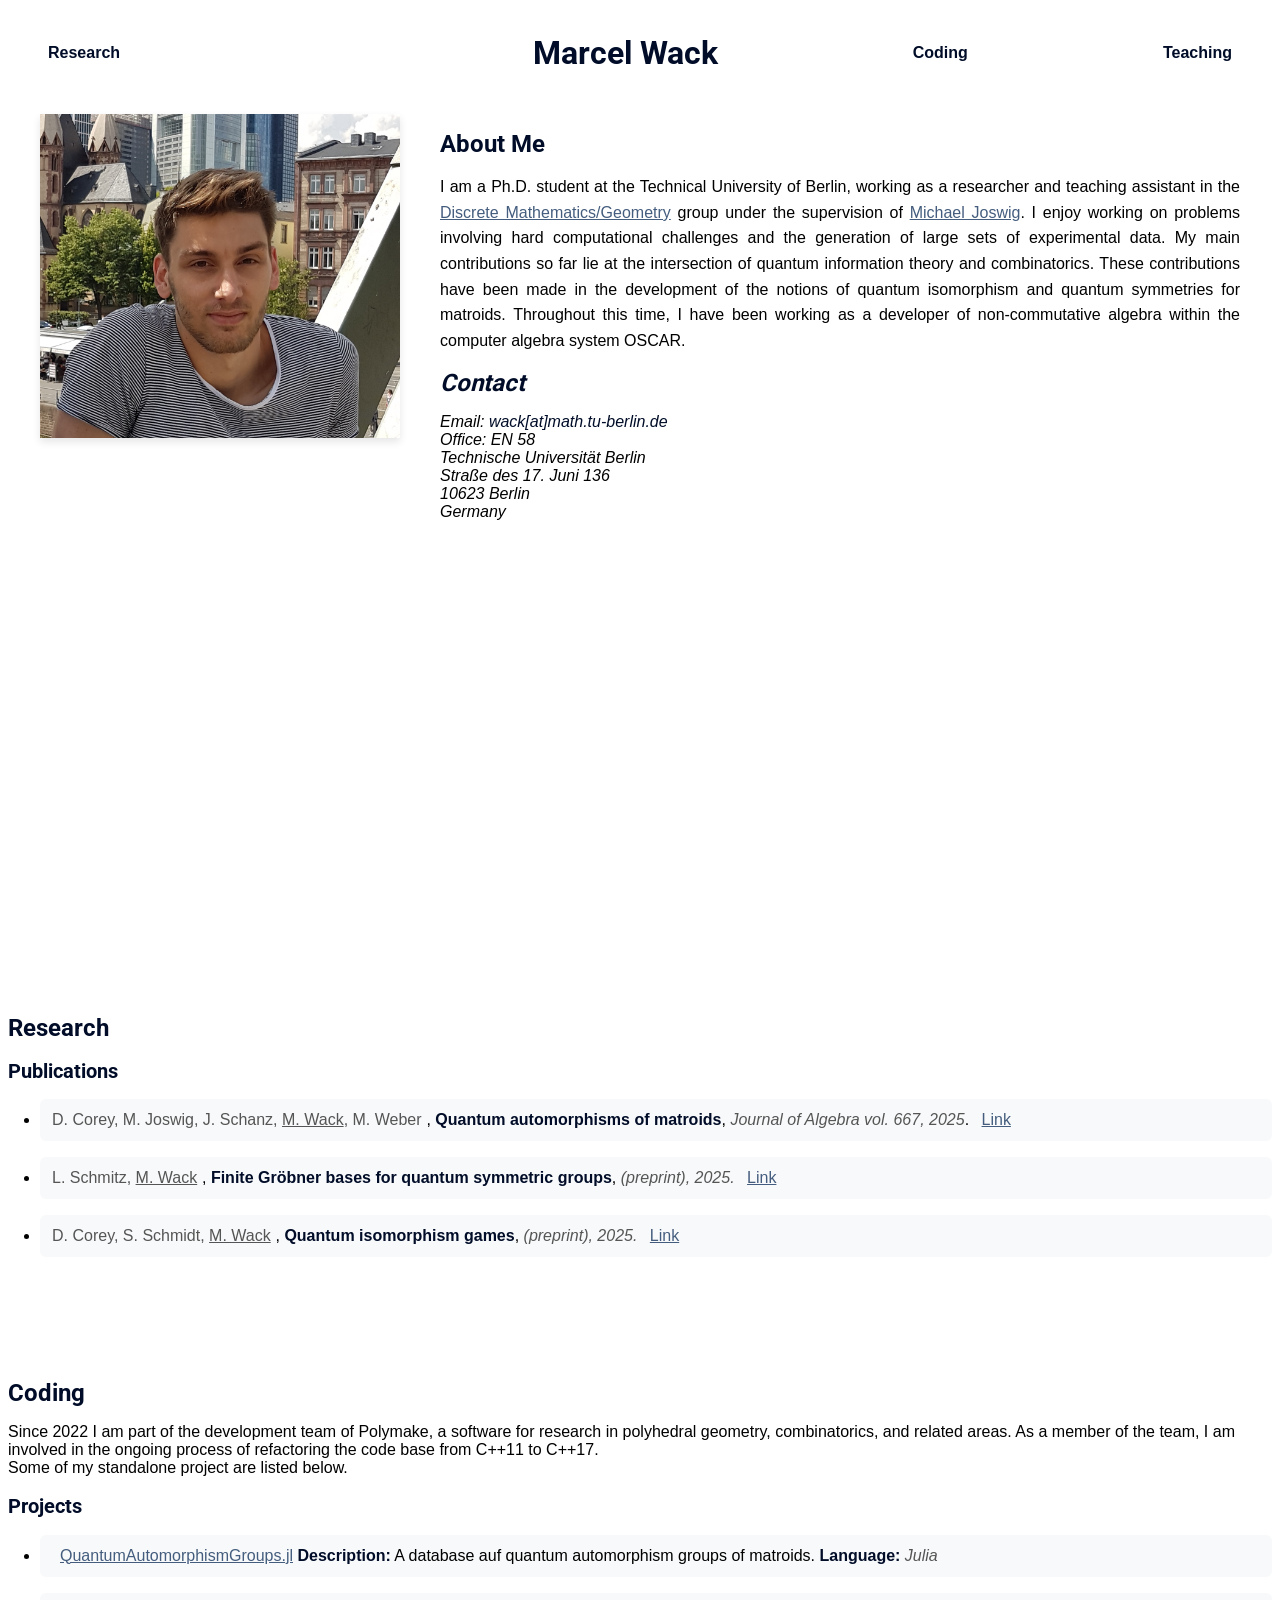
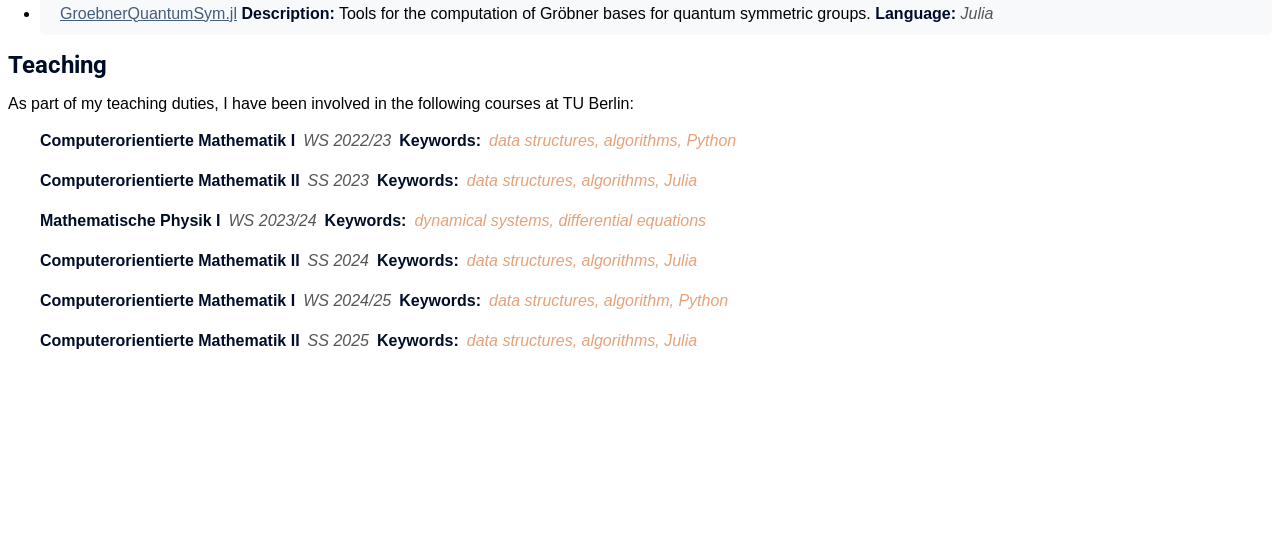
==== index.html @ c6fc33f8 "renamed main" ====
<html lang="en">
<head>
	<meta charset="UTF-8">
	<meta name="viewport" content="width=device-width, initial-scale=1.0">
  <link rel="stylesheet" href="main.css" />
	<title>Marcel Wack</title>
  <!--<script src="bg_animation.js" defer></script>-->
</head>
<body>
<header>
  <nav class="primary_nav fixed-top">
    <input type="checkbox" id="nav_toggle" class="nav_toggle_checkbox" />
    <label for="nav_toggle" class="nav_toggle" aria-label="Toggle navigation">&#9776;</label>
    <ul class="nav_list">
      <li class="nav_item" href="#research"><a class="nav_item_1" href="#research">Research</a></li>
      <li class="nav_item" style="visibility:hidden;"><a class="nav_item_1" href="#cv">CV</a></li>
      <li class="nav_item "><a class="nav_item_2" href="#top">Marcel Wack</a></li>
      <li class="nav_item"><a class="nav_item_1" href="#coding">Coding</a></li>
      <li class="nav_item"><a class="nav_item_1" href="#teaching">Teaching</a></li>
		</ul>
	</nav>
</header>
<section class="landing" id="home">
  <div class="bio">
    <picture class="headshot">
      <img 
        src="./public/pics/Website_Picture_smaller.png" 
        alt="Picture of Marcel Wack"
        id="pic"
        />
    <div class="socials" style="visibility:hidden;">
      <a class="linkedin" rel="me" href="#top">
        <img src="./public/logos/linkedin.png" alt="LinkedIn Logo"></img>
      </a>
      <a class="github" rel="me" href="#top">
        <img src="./public/logos/github_alt.png" alt="GitHub Logo" ></img>
      </a>
    </div>
    </picture>
    <div class="bio_text">
      <h1>About Me</h1>
      <p>
      I am a Ph.D. student at the Technical University of Berlin, working as a
      researcher and teaching assistant in the
      <a
        href="https://www.math.tu-berlin.de/fachgebiete_ag_diskalg/fg_diskrete_mathematik_geometrie/v_menue/diskrete_mathematik_geometrie/"
      >
        Discrete Mathematics/Geometry</a
      >
      group under the supervision of
      <a href="https://page.math.tu-berlin.de/~joswig/">Michael Joswig</a>. 
I enjoy working on problems involving hard computational challenges and the generation of large sets of experimental
data.
My main contributions so far lie at the intersection of quantum information theory and combinatorics. These contributions have been made in the development of the notions of quantum isomorphism and quantum symmetries for matroids.
      Throughout this time, I have been working as a developer of non-commutative algebra within the computer algebra system OSCAR.
      </p>
      <address>
      <h1>Contact</h1>
      Email: <a href="mailto:wack[at]math.tu-berlin.de">wack[at]math.tu-berlin.de</a> <br />
      Office: <span>EN 58</span> <br />
      Technische Universität Berlin <br />
      Straße des 17. Juni 136 <br />
      10623 Berlin <br />
      Germany
      </address>
    </div>
  </div>
  <!--<canvas id="bg_animation"></canvas>-->
</section>
<section id="research">
  <h1>Research</h1>
  <h2>Publications</h2>
  <ul class="publication_list">
    <li class="publication_item">
      <span class="publication_author">D. Corey, M. Joswig, J. Schanz, <u>M. Wack</u>, M. Weber</span>,
      <strong>Quantum automorphisms of matroids</strong>, <em>Journal of Algebra vol. 667, 2025</em>.
      <a href="https://doi.org/10.1016/j.jalgebra.2024.11.036" target="_blank">Link</a>
    </li>
    <li class="publication_item">
      <span class="publication_author">L. Schmitz, <u>M. Wack</u></span>,
      <strong>Finite Gröbner bases for quantum symmetric groups</strong>, <em>(preprint), 2025.</em>
      <a href="https://doi.org/10.48550/arXiv.2503.15104" target="_blank">Link</a>
    </li>
    <li class="publication_item">
      <span class="publication_author">D. Corey, S. Schmidt, <u>M. Wack</u></span>,
      <strong>Quantum isomorphism games</strong>, <em>(preprint), 2025.</em>
      <a href="https://doi.org/10.48550/arXiv.2507.06225" target="_blank">Link</a> 
    </li>
  </ul>
</section>
<section id="coding">
  <h1>Coding</h1>
  <p>
  Since 2022 I am part of the development team of Polymake, a software for research in polyhedral geometry, combinatorics, and related areas.
  As a member of the team, I am involved in the ongoing process of refactoring the code base from C++11 to C++17.
  <br />
  Some of my standalone project are listed below.
  </p>
  <h2>Projects</h2>
  <ul class="publication_list">
    <li class="publication_item">
      <a href="https://github.com/dmg-lab/QuantumAutomorphismGroups.jl" target="_blank">QuantumAutomorphismGroups.jl</a>
      <strong>Description:</strong>
      <span>A database auf quantum automorphism groups of matroids.</span>
      <strong>Language:</strong>
      <em>Julia</em>
    </li>
    <li class="publication_item">
      <a href="https://github.com/dmg-lab/GroebnerQuantumSym.jl" target="_blank">GroebnerQuantumSym.jl</a>
      <strong>Description:</strong>
      <span>Tools for the computation of Gröbner bases for quantum symmetric groups.</span>
      <strong>Language:</strong>
      <em>Julia</em>
  </ul>

<section/>

<section id="teaching">
  <h1>Teaching</h1>
  <p>
  As part of my teaching duties, I have been involved in the following courses at TU Berlin:
  </p>
  <ul class="teaching_list">
    <li class="teaching_item">
      <strong>Computerorientierte Mathematik I</strong>
      <em class="teaching_semester">WS 2022/23</em>
      <strong>Keywords:</strong>
      <span>data structures, algorithms, Python</span>
    </li>
    <li class="teaching_item">
      <strong>Computerorientierte Mathematik II</strong>
      <em class="teaching_semester">SS 2023</em>
      <strong>Keywords:</strong>
      <span>data structures, algorithms, Julia</span>
    </li>
    <li class="teaching_item">
      <strong>Mathematische Physik I</strong>
      <em class="teaching_semester">WS 2023/24</em>
      <strong>Keywords:</strong>
      <span>dynamical systems, differential equations</span>
    </li>
    <li class="teaching_item">
      <strong>Computerorientierte Mathematik II</strong>
      <em class="teaching_semester">SS 2024</em>
      <strong>Keywords:</strong>
      <span>data structures, algorithms, Julia</span>
    </li>
    <li class="teaching_item">
      <strong>Computerorientierte Mathematik I</strong>
      <em class="teaching_semester">WS 2024/25</em>
      <strong>Keywords:</strong>
      <span>data structures, algorithm, Python</span>
    </li>
    <li class="teaching_item">
      <strong>Computerorientierte Mathematik II</strong>
      <em class="teaching_semester">SS 2025</em>
      <strong>Keywords:</strong>
      <span>data structures, algorithms, Julia</span>
    </li>

  </ul>
</section>
</body>
</html>
---- main.css ----
:root {
  --color-off-black: #010D28;
  --color-off-white: #f5f5f5;
  --color-primary-light: #6EB6A9;
  --color-secondary-light: #E4A27A;
  --color-primary-dark: #445D7E;
  --color-secondary-dark: #F86063;
  --color-white: #FFFFFF;
  --color-gray: #555;
  --main-light-color: #f5Ffff;
  --sqrt2: 1.41421356237;
}

@font-face {
  font-family: "Roboto-Bold";
  src: url("./public/fonts/Roboto-Bold.ttf") format("truetype");
  font-weight: 300;
  font-style: normal;
  font-display: auto;
}

@font-face {
  font-family: "Roboto-Thin";
  src: url("./public/fonts/Roboto-Thin.ttf") format("truetype");
  font-weight: 300;
  font-style: normal;
  font-display: auto;
}
/*
@font-face {
  font-family: "Roboto-Black";
  src: url("./public/fonts/Roboto-Black.ttf") format("truetype");
  font-weight: 300;
  font-style: normal;
  font-display: auto;
}
*/



html {
  background-color: var(--color-white);
  scroll-behavior: smooth;
}

body {
  color: var(--main-dark-color);
  font-family: "Roboto-Black", sans-serif;
  display: flex;
  flex-direction: column;
}

a {
  text-decoration: none;
  color: var(--color-off-black);
}

a:hover {
  color: var(--color-secondary-dark);
}

h1 {
  font-family: "Roboto-Bold", sans-serif;
  font-size: 1.5rem;
  margin-block: 0.67em;
  font-weight: 700;
  color: var(--color-off-black);
}

h2 {
  font-family: "Roboto-Bold", sans-serif;
  font-size: 1.25rem;
  font-weight: 700;
  color: var(--color-off-black);
}

ul {
  list-style: none;
  padding: 0;
  margin: 0;
}

section {
  scroll-margin-top: 10vh; 
  margin-bottom: 10vh
}

.nav_list {
  display: flex;
  justify-content: space-between;
  align-items: center;
  padding: 0rem 2rem;
  height: 10vh;
}

.nav_item_1 {
  font-size: 1rem;
  font-weight: 700;
}

.nav_item_2 {
  font-family: "Roboto-Bold", sans-serif;
  font-size: 2rem;
  font-weight: 700;
}

li.nav_item {
  cursor: pointer;
  backdrop-filter: saturate(180%) blur(20px);
  mask-image: radial-gradient(circle, black 100%, transparent 100%);
  user-select: none;
  transition: opacity 300ms cubic-bezier(.694, 0, 0.335, 1),
    background-color 100ms cubic-bezier(.694, 0, 0.335, 1),
    color 100ms cubic-bezier(.694, 0, 0.335, 1);
}
li.nav_item a {
  padding: 1rem 1rem;
  display:inline-block;
}

li.nav_item:hover a {
  color: var(--color-off-white);
  z-index: 1;
  position: relative;
}


li.nav_item:hover:before {
  animation: opacityFallbackIn 0s step-start forwards;
  clip-path: polygon(0 0, 101% 0, 101% 101%, 0 101%);
}

li.nav_item:before {
  animation: opacityFallbackOut .5s step-end forwards;
  backface-visibility: hidden;
  background-color: var(--color-off-black);
  clip-path: polygon(-1% 0, 0 0, -25% 100%, -1% 100%);
  content: "";
  height: 100%;
  left: 0;
  position: absolute;
  top: 0;
  transform: translateZ(0);
  transition: clip-path .5s cubic-bezier(.165, 0.84, 0.44, 1), -webkit-clip-path .5s cubic-bezier(.165, 0.84, 0.44, 1);
  width: 100%;
}


.nav_toggle {
  display: none;
  font-size: 2em;
  cursor: pointer;
}
.nav_toggle_checkbox {
  display: none;
}
@media (max-width: 600px) {
  .primary_nav .nav_list {
    display: none;
    flex-direction: column;
    background: #fff;
    position: absolute;
    top: 50px;
    left: 0;
    width: 100%;
  }
  .nav_toggle {
    display: block;
    margin: 0 0 0 em;
    float: right;
  }
  .nav_toggle_checkbox:checked ~ .nav_list {
    display: flex;
  }
}
```



.headshot {
    display: flex;
    flex-direction: column;
    align-items: center;
}

.socials {
  display: flex;
  padding: 1rem 2rem;
  justify-content: space-around;
}


.socials a {
  background-size: contain;
  vertical-align: middle;
  display: inline-flex;
  align-items: center;
  justify-content: center;
  margin: 0 0.5rem;
}

.socials a img {
  display: inline-block;
  height: 3em;
  width: auto;
  transition: transform 0.2s;
}

.socials a:hover img {
  transform: scale(1.1);
}

.socials a:active img {
  filter: brightness(0) saturate(100%) invert(34%) sepia(98%) saturate(749%) hue-rotate(180deg) brightness(90%) contrast(90%);
  transition: filter 0.1s;
}


#pic {
  width: 90%;
  height: auto;
  box-shadow: 0 4px 8px rgba(0, 0, 0, 0.1);
}

.bio{
  display: grid;
  grid-template-columns: repeat(3, 1fr);
  padding: 1rem 2rem;
}

.bio_text {
  grid-column: 2 / 4;
}
.bio_text p {
  text-align: justify;
  line-height: 1.6;
}
.bio_text p a {
  color: var(--color-primary-dark);
  text-decoration: underline;
}


.fixed-top {
  position: fixed;
  height: 10vh;
  left: 0;
  width: 100vw;
  z-index: 1000;
}

.landing {
  margin-top: 10vh; /* Adjust this value based on the height of your header */
  height: 90vh;
}

.publication_item {
  margin-bottom: 1em;
  padding: 0.75em;
  background: #f8f9fa;
  border-radius: 6px;
  list-style-type: disc;
}

.publication_item strong {
  color: var(--color-off-black);
}

.publication_item em {
  color: var(--color-gray);
}

.publication_item a {
  margin-left: 0.5em;
  color: var(--color-primary-dark);
  text-decoration: underline;
}

ul.publication_list {
  list-style-type: disc;
  padding-left: 2em;
}

.publication_author {
  font-weight: normal;
  color: var(--color-gray);
  margin-right: 0.3em;
}

ul.teaching_list {
  padding-left: 2em;
}

li.teaching_item {
  margin-bottom: 1em;
  font-size: 1rem;
  line-height: 1.5;
  display: flex;
  gap: 0.5em;
  align-items: center;
  list-style-type: disc;
}

.teaching_item strong {
  color: var(--color-off-black);

}

.teaching_item em {
  color: var(--color-gray);
}

.teaching_item span {
  color: var(--color-secondary-light);
  font-style: italic;
}

#bg_animation{
  margin-top: 10vh;
  position: absolute;
  top: 0;
  left: 0;
  width: 100%;
  height: 90vh;
  z-index: -1;
  /*background-color: yellow;*/
}
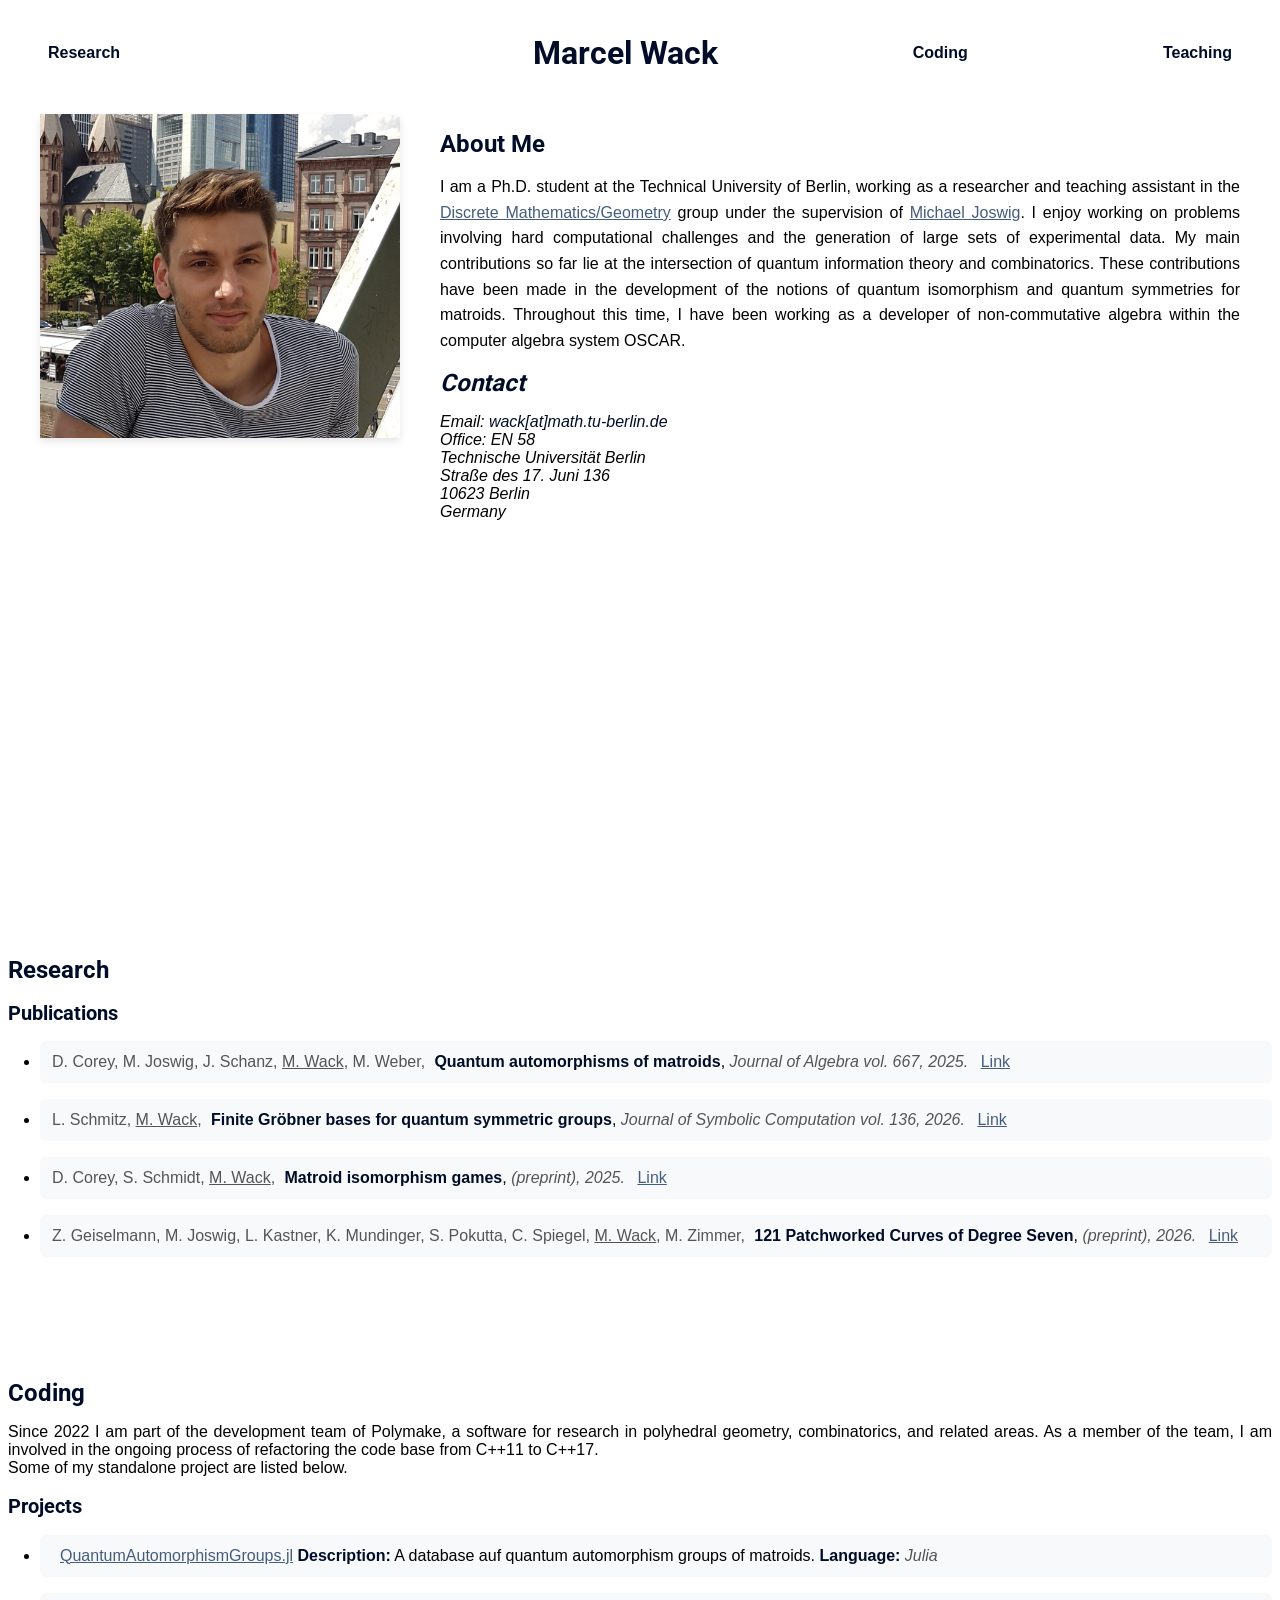
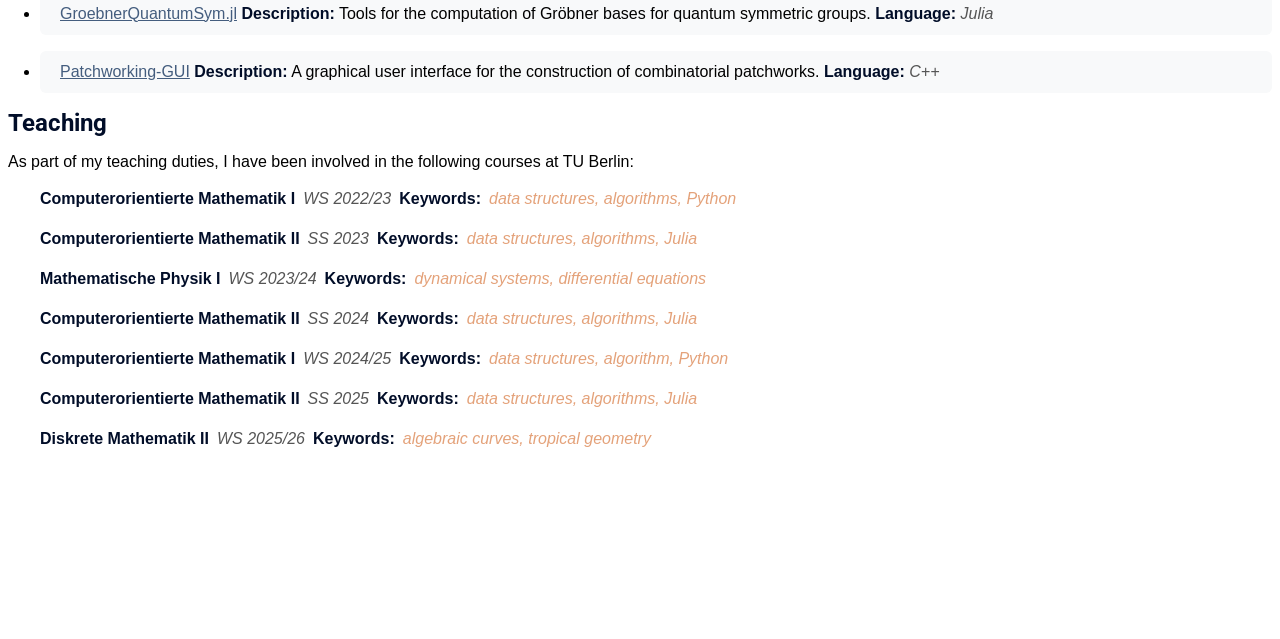
==== commit 767b6e3a: "improved mobile" ====
--- a/index.html
+++ b/index.html
@@ -67,28 +67,34 @@
   </div>
   <!--<canvas id="bg_animation"></canvas>-->
 </section>
-<section id="research">
+<section id="research" class="research">
   <h1>Research</h1>
   <h2>Publications</h2>
   <ul class="publication_list">
     <li class="publication_item">
-      <span class="publication_author">D. Corey, M. Joswig, J. Schanz, <u>M. Wack</u>, M. Weber</span>,
-      <strong>Quantum automorphisms of matroids</strong>, <em>Journal of Algebra vol. 667, 2025</em>.
+      <span class="publication_author">D. Corey, M. Joswig, J. Schanz, <u>M. Wack</u>, M. Weber,</span>
+      <strong>Quantum automorphisms of matroids</strong>, <em>Journal of Algebra vol. 667, 2025.</em>
       <a href="https://doi.org/10.1016/j.jalgebra.2024.11.036" target="_blank">Link</a>
     </li>
     <li class="publication_item">
-      <span class="publication_author">L. Schmitz, <u>M. Wack</u></span>,
-      <strong>Finite Gröbner bases for quantum symmetric groups</strong>, <em>(preprint), 2025.</em>
-      <a href="https://doi.org/10.48550/arXiv.2503.15104" target="_blank">Link</a>
+      <span class="publication_author">L. Schmitz, <u>M. Wack</u>,</span>
+      <strong>Finite Gröbner bases for quantum symmetric groups</strong>, <em>Journal of Symbolic Computation vol. 136, 2026.</em>
+      <a href="https://doi.org/10.1016/j.jsc.2026.102565" target="_blank">Link</a>
     </li>
     <li class="publication_item">
-      <span class="publication_author">D. Corey, S. Schmidt, <u>M. Wack</u></span>,
-      <strong>Quantum isomorphism games</strong>, <em>(preprint), 2025.</em>
+      <span class="publication_author">D. Corey, S. Schmidt, <u>M. Wack</u>,</span>
+      <strong>Matroid isomorphism games</strong>, <em>(preprint), 2025.</em>
       <a href="https://doi.org/10.48550/arXiv.2507.06225" target="_blank">Link</a> 
     </li>
+    <li class="publication_item">
+      <span class="publication_author">Z. Geiselmann, M. Joswig, L. Kastner, K. Mundinger, S. Pokutta, C. Spiegel, <u>M. Wack</u>, M. Zimmer,</span>
+      <strong>121 Patchworked Curves of Degree Seven</strong>, <em>(preprint), 2026.</em>
+      <a href="https://doi.org/10.48550/arXiv.2602.06888" target="_blank">Link</a> 
+    </li>
+
   </ul>
 </section>
-<section id="coding">
+<section id="coding" class="coding">
   <h1>Coding</h1>
   <p>
   Since 2022 I am part of the development team of Polymake, a software for research in polyhedral geometry, combinatorics, and related areas.
@@ -99,18 +105,27 @@
   <h2>Projects</h2>
   <ul class="publication_list">
     <li class="publication_item">
-      <a href="https://github.com/dmg-lab/QuantumAutomorphismGroups.jl" target="_blank">QuantumAutomorphismGroups.jl</a>
+      <a href="https://github.com/dmg-lab/QuantumAutomorphismGroups.jl" target="_blank" data-lang="Julia">QuantumAutomorphismGroups.jl</a>
       <strong>Description:</strong>
       <span>A database auf quantum automorphism groups of matroids.</span>
       <strong>Language:</strong>
       <em>Julia</em>
     </li>
     <li class="publication_item">
-      <a href="https://github.com/dmg-lab/GroebnerQuantumSym.jl" target="_blank">GroebnerQuantumSym.jl</a>
+      <a href="https://github.com/dmg-lab/GroebnerQuantumSym.jl" target="_blank" data-lang="Julia">GroebnerQuantumSym.jl</a>
       <strong>Description:</strong>
       <span>Tools for the computation of Gröbner bases for quantum symmetric groups.</span>
       <strong>Language:</strong>
       <em>Julia</em>
+    </li>
+    <li class="publication_item">
+      <a href="https://page.math.tu-berlin.de/~wack/patchworking/patchworking.html" target="_blank" data-lang="C++">Patchworking-GUI</a>
+      <strong>Description:</strong>
+      <span>A graphical user interface for the construction of combinatorial patchworks.</span>
+      <strong>Language:</strong>
+      <em>C++</em>
+    </li>
+
   </ul>
 
 <section/>
@@ -157,6 +172,12 @@
       <strong>Keywords:</strong>
       <span>data structures, algorithms, Julia</span>
     </li>
+    <li class="teaching_item">
+      <strong>Diskrete Mathematik II</strong>
+      <em class="teaching_semester">WS 2025/26</em>
+      <strong>Keywords:</strong>
+      <span>algebraic curves, tropical geometry</span>
+    </li>
 
   </ul>
 </section>
--- a/main.css
+++ b/main.css
@@ -165,9 +165,7 @@
     width: 100%;
   }
   .nav_toggle {
-    display: block;
-    margin: 0 0 0 em;
-    float: right;
+    display: none;
   }
   .nav_toggle_checkbox:checked ~ .nav_list {
     display: flex;
@@ -240,6 +238,104 @@
   text-decoration: underline;
 }
 
+.coding p {
+  text-align: justify;
+}
+
+@media (max-width: 600px) {
+  html, body {
+    overflow-x: hidden;
+  }
+  *, *::before, *::after {
+    box-sizing: border-box;
+  }
+  /* Bio section */
+  #pic {
+    display: block;
+    margin-left: auto;
+    margin-right: auto;
+  }
+
+  .bio {
+    grid-template-columns: 1fr;
+    padding: 1rem;
+  }
+  .bio_text {
+    grid-column: 1 / 2;
+    text-align: center;
+  }
+  .headshot {
+    margin-bottom: 1em;
+  }
+
+  address, .contact, .bio_text address {
+    text-align: left;
+  }
+
+
+  /* Stack cards and center text for publication, teaching, coding */
+  .research .publication_list {
+    display: flex;
+    flex-direction: column;
+    gap: 1em;
+    padding: 0;
+  }
+  .research .publication_item {
+    width: 100%;
+    text-align: left;
+    margin: 0;
+    border-radius: 8px;
+    box-shadow: 0 2px 8px rgba(0,0,0,0.05);
+    padding: 1em 0.5em;
+    display: list-item;
+  }
+
+  .research .publication_list .publication_item > a,
+  .research .publication_list .publication_item > em {
+    display: block;
+  }
+
+
+  /* Hide description and label */
+  .coding .publication_list .publication_item > strong,
+  .coding .publication_list .publication_item > span {
+    display: none;
+  }
+
+  /* Show language in brackets after the link */
+  .coding .publication_list .publication_item em {
+    display: inline;
+  }
+  .coding .publication_list .publication_item a::after {
+    content: "(" attr(data-lang) ")";
+    margin-left: 0.5em;
+    color: var(--color-off-black);
+  }
+  /* Hide the original <em> element */
+  .coding .publication_list .publication_item em {
+    display: none;
+  }
+
+
+  .teaching_item strong:first-child {
+    display: block;
+    font-size: 1em;
+    margin-bottom: 0.2em;
+  }
+  .teaching_item .teaching_semester {
+    display: block;
+    font-size: 0.9em;
+    color: #666;
+    margin-bottom: 0.5em;
+  }
+  .teaching_item strong:not(:first-child),
+  .teaching_item span {
+    display: none;
+  }
+
+
+}
+
 
 .fixed-top {
   position: fixed;
@@ -250,8 +346,9 @@
 }
 
 .landing {
-  margin-top: 10vh; /* Adjust this value based on the height of your header */
-  height: 90vh;
+  margin-top: 10vh;
+  min-height: 90vh;
+  margin-bottom: 2em;
 }
 
 .publication_item {
@@ -259,7 +356,6 @@
   padding: 0.75em;
   background: #f8f9fa;
   border-radius: 6px;
-  list-style-type: disc;
 }
 
 .publication_item strong {
@@ -298,7 +394,6 @@
   display: flex;
   gap: 0.5em;
   align-items: center;
-  list-style-type: disc;
 }
 
 .teaching_item strong {
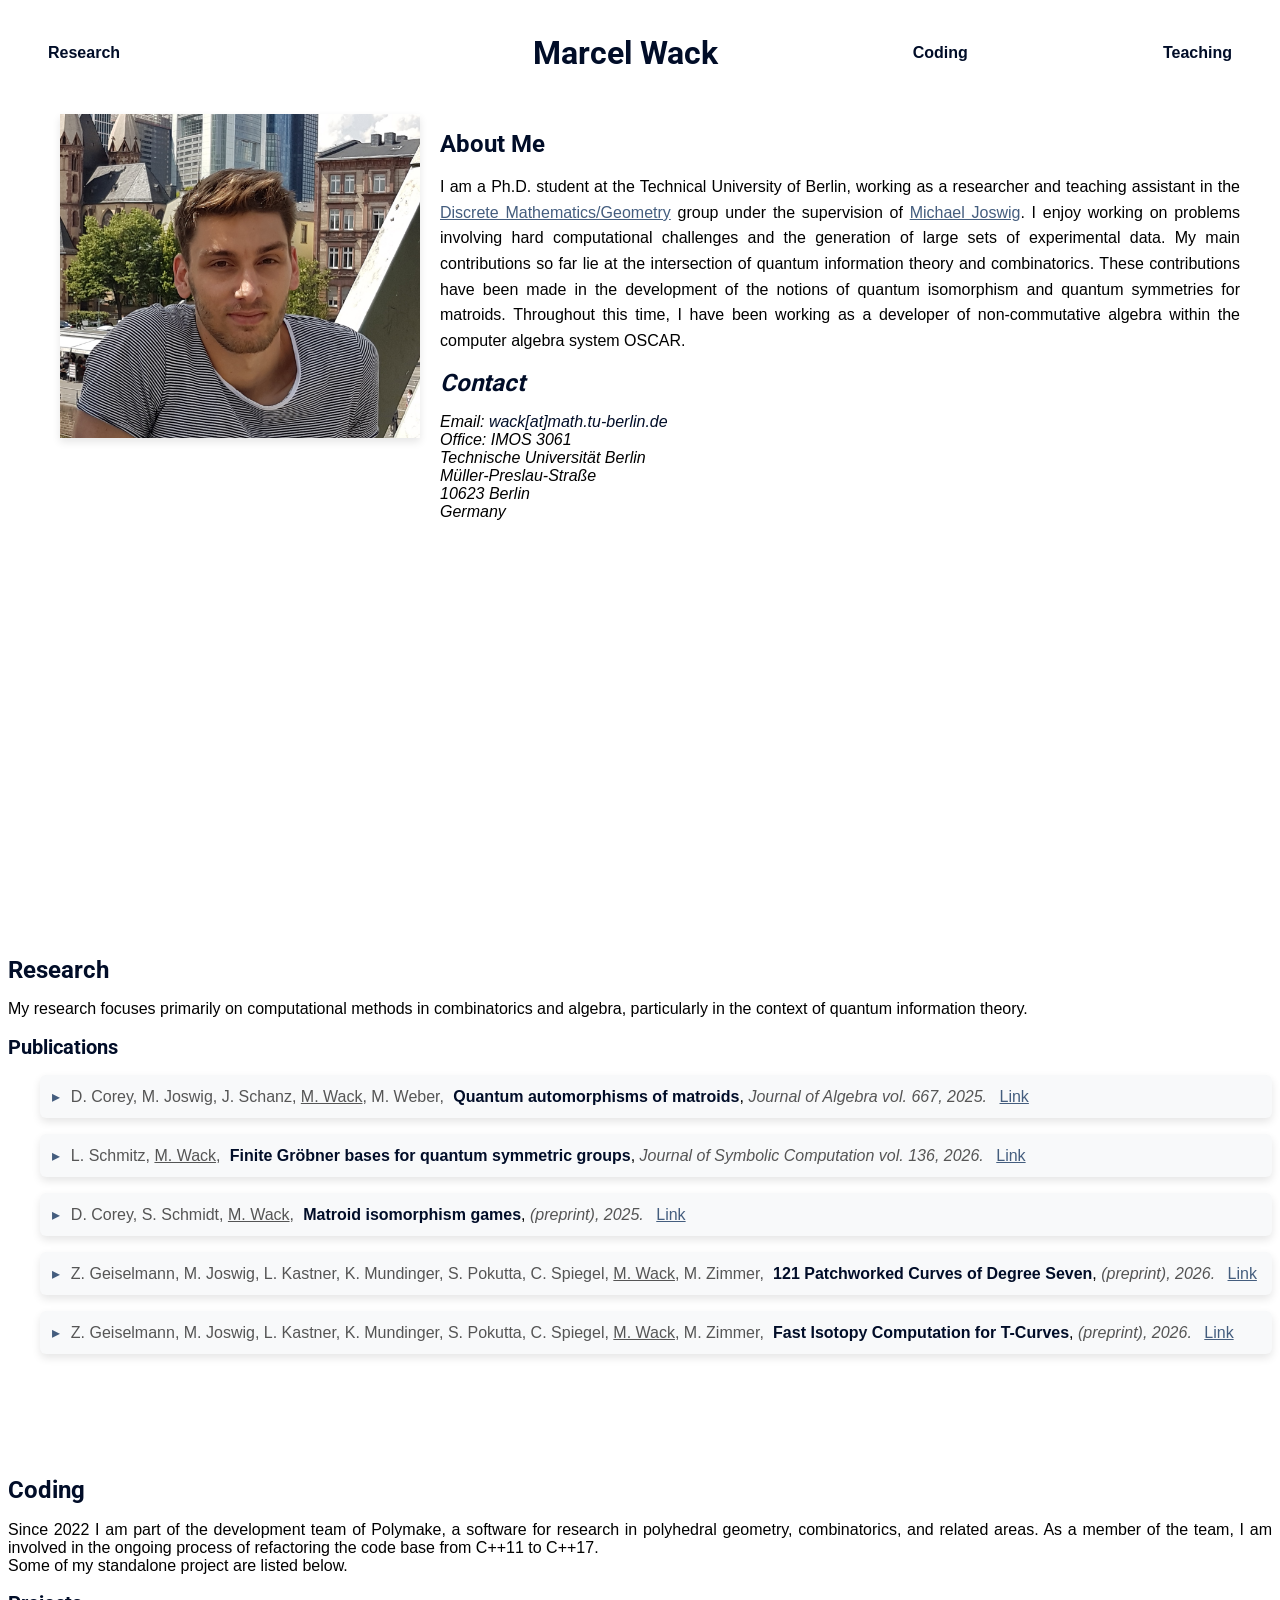
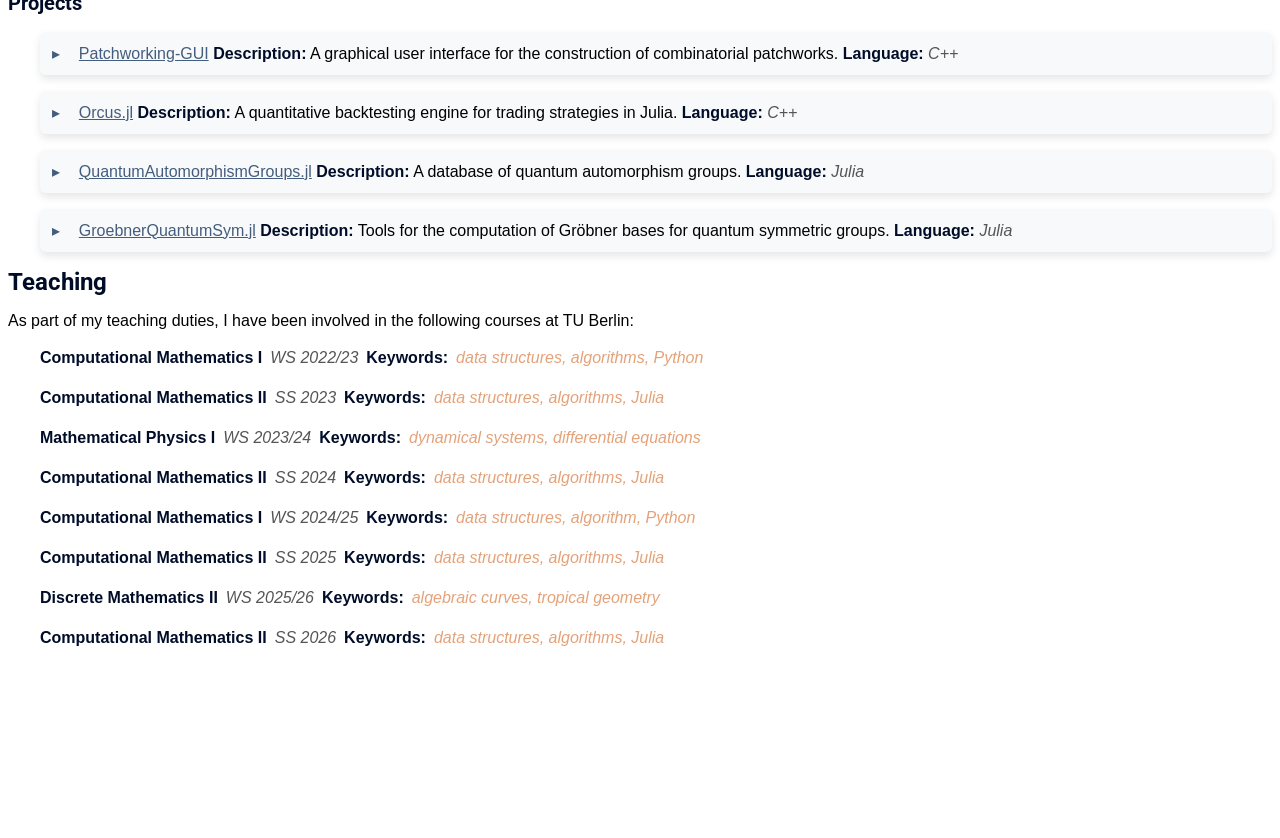
==== commit 36b33b55: "updated website" ====
--- a/index.html
+++ b/index.html
@@ -57,9 +57,9 @@
       <address>
       <h1>Contact</h1>
       Email: <a href="mailto:wack[at]math.tu-berlin.de">wack[at]math.tu-berlin.de</a> <br />
-      Office: <span>EN 58</span> <br />
+      Office: <span>IMOS 3061</span> <br />
       Technische Universität Berlin <br />
-      Straße des 17. Juni 136 <br />
+      Müller-Preslau-Straße <br />
       10623 Berlin <br />
       Germany
       </address>
@@ -69,29 +69,81 @@
 </section>
 <section id="research" class="research">
   <h1>Research</h1>
+  My research focuses primarily on computational methods in combinatorics and algebra, particularly in the context of quantum information theory.
   <h2>Publications</h2>
   <ul class="publication_list">
     <li class="publication_item">
-      <span class="publication_author">D. Corey, M. Joswig, J. Schanz, <u>M. Wack</u>, M. Weber,</span>
-      <strong>Quantum automorphisms of matroids</strong>, <em>Journal of Algebra vol. 667, 2025.</em>
-      <a href="https://doi.org/10.1016/j.jalgebra.2024.11.036" target="_blank">Link</a>
-    </li>
-    <li class="publication_item">
-      <span class="publication_author">L. Schmitz, <u>M. Wack</u>,</span>
-      <strong>Finite Gröbner bases for quantum symmetric groups</strong>, <em>Journal of Symbolic Computation vol. 136, 2026.</em>
-      <a href="https://doi.org/10.1016/j.jsc.2026.102565" target="_blank">Link</a>
-    </li>
-    <li class="publication_item">
-      <span class="publication_author">D. Corey, S. Schmidt, <u>M. Wack</u>,</span>
-      <strong>Matroid isomorphism games</strong>, <em>(preprint), 2025.</em>
-      <a href="https://doi.org/10.48550/arXiv.2507.06225" target="_blank">Link</a> 
-    </li>
-    <li class="publication_item">
-      <span class="publication_author">Z. Geiselmann, M. Joswig, L. Kastner, K. Mundinger, S. Pokutta, C. Spiegel, <u>M. Wack</u>, M. Zimmer,</span>
-      <strong>121 Patchworked Curves of Degree Seven</strong>, <em>(preprint), 2026.</em>
-      <a href="https://doi.org/10.48550/arXiv.2602.06888" target="_blank">Link</a> 
-    </li>
-
+      <details class="abstract">
+        <summary>
+          <span class="publication_author">D. Corey, M. Joswig, J. Schanz, <u>M. Wack</u>, M. Weber,</span>
+          <strong>Quantum automorphisms of matroids</strong>, <em>Journal of Algebra vol. 667, 2025.</em>
+          <a href="https://doi.org/10.1016/j.jalgebra.2024.11.036" target="_blank">Link</a>
+        </summary>
+        <p>
+        Motivated by the vast literature of quantum automorphism groups of graphs, we define and study quantum automorphism groups of matroids. A key feature of quantum groups is that there are many quantizations of a classical group, and this phenomenon manifests in the cryptomorphic characterizations of matroids. Our primary goals are to understand, using theoretical and computational techniques, the relationship between these quantum groups and to find when these quantum groups exhibit quantum symmetry. Finally, we prove a matroidal analog of Lovász's theorem characterizing graph isomorphisms in terms of homomorphism counts.
+        </p>
+      </details>
+    </li>
+    <li class="publication_item">
+      <details class="abstract">
+        <summary>
+          <span class="publication_author">L. Schmitz, <u>M. Wack</u>,</span>
+          <strong>Finite Gröbner bases for quantum symmetric groups</strong>, <em>Journal of Symbolic Computation vol. 136, 2026.</em>
+          <a href="https://doi.org/10.1016/j.jsc.2026.102565" target="_blank">Link</a>
+        </summary>
+        <p>
+        Non-commutative Gröbner bases of two-sided ideals are not necessarily finite. Motivated by this, we provide a closed-form description of a finite and reduced Gröbner bases for the two-sided ideal used in the construction of Wangs quantum symmetric group. In particular, this proves that the word problem for quantum symmetric groups is decidable.
+        </p>
+      </details>
+    </li>
+    <li class="publication_item">
+      <details class="abstract">
+        <summary>
+          <span class="publication_author">D. Corey, S. Schmidt, <u>M. Wack</u>,</span>
+          <strong>Matroid isomorphism games</strong>, <em>(preprint), 2025.</em>
+          <a href="https://doi.org/10.48550/arXiv.2507.06225" target="_blank">Link</a>
+        </summary>
+        <p>
+          We define and study a collection of matroid isomorphism games corresponding to various axiomatic characterizations of matroids. These are nonlocal games played between two cooperative players. Each game is played on two matroids, and the matroids are isomorphic if and only if the game has a perfect classical winning strategy. We define notions of quantum isomorphism in terms of perfect quantum commuting strategies, and we find a pair of nonisomorphic matroids that are quantum isomorphic. We also give a purely algebraic characterization of quantum isomorphic matroids. Finally, we use this notion of quantum isomorphism to describe a new type of quantum automorphism group of a matroid and derive a sufficient condition for a matroid to have nonclassical quantum automorphism.
+        </p>
+      </details>
+    </li>
+    <li class="publication_item">
+      <details class="abstract">
+        <summary>
+          <span class="publication_author">Z. Geiselmann, M. Joswig, L. Kastner, K. Mundinger, S. Pokutta, C. Spiegel, <u>M. Wack</u>, M. Zimmer,</span>
+          <strong>121 Patchworked Curves of Degree Seven</strong>, <em>(preprint), 2026.</em>
+          <a href="https://doi.org/10.48550/arXiv.2602.06888" target="_blank">Link</a>
+        </summary>
+        <p>
+  The 121 real schemes, i.e., ambient isotopy classes, of smooth real plane algebraic curves of degree seven were classified by Viro (1984).
+  By constructing one patchwork of the dilated triangle for each real scheme, we provide an explicit method for constructing polynomials realizing each real scheme.
+  In particular, every real scheme of degree seven can be realized as a T-curve.
+  We also show that the same does not hold for degree eight: there are known maximal real schemes (M-curves) that cannot be realized as a T-curve.
+  This resolves a question of Itenberg and Viro (1996).
+        </p>
+      </details>
+    </li>
+    <li class="publication_item">
+      <details class="abstract">
+        <summary>
+          <span class="publication_author">Z. Geiselmann, M. Joswig, L. Kastner, K. Mundinger, S. Pokutta, C. Spiegel, <u>M. Wack</u>, M. Zimmer,</span>
+          <strong>Fast Isotopy Computation for T-Curves</strong>, <em>(preprint), 2026.</em>
+          <a href="https://doi.org/10.48550/arXiv.2604.09221" target="_blank">Link</a>
+        </summary>
+        <p>
+A T-curve of degree d is given by a regular unimodular triangulation of the dilated two simplex
+together with a sign distribution on its lattice points. By Viro's Patchworking
+Theorem, this determines the ambient isotopy type (a.k.a. real scheme) of a
+smooth real plane projective algebraic curve of the same degree. We present a
+near-quadratic time algorithm for extracting that isotopy type from the
+triangulation and the signs. Through a GPU-accelerated implementation, this
+allows one to compute billions of real schemes per second, enabling exhaustive
+enumeration at scale. This algorithm was essential for our recent construction
+of all 121 real schemes of degree seven by T-curves.
+        </p>
+      </details>
+    </li>
   </ul>
 </section>
 <section id="coding" class="coding">
@@ -105,25 +157,70 @@
   <h2>Projects</h2>
   <ul class="publication_list">
     <li class="publication_item">
-      <a href="https://github.com/dmg-lab/QuantumAutomorphismGroups.jl" target="_blank" data-lang="Julia">QuantumAutomorphismGroups.jl</a>
-      <strong>Description:</strong>
-      <span>A database auf quantum automorphism groups of matroids.</span>
-      <strong>Language:</strong>
-      <em>Julia</em>
-    </li>
-    <li class="publication_item">
-      <a href="https://github.com/dmg-lab/GroebnerQuantumSym.jl" target="_blank" data-lang="Julia">GroebnerQuantumSym.jl</a>
-      <strong>Description:</strong>
-      <span>Tools for the computation of Gröbner bases for quantum symmetric groups.</span>
-      <strong>Language:</strong>
-      <em>Julia</em>
-    </li>
-    <li class="publication_item">
-      <a href="https://page.math.tu-berlin.de/~wack/patchworking/patchworking.html" target="_blank" data-lang="C++">Patchworking-GUI</a>
-      <strong>Description:</strong>
-      <span>A graphical user interface for the construction of combinatorial patchworks.</span>
-      <strong>Language:</strong>
-      <em>C++</em>
+      <details class="abstract">
+        <summary>
+          <a href="https://page.math.tu-berlin.de/~wack/patchworking/patchworking.html" target="_blank" data-lang="C++">Patchworking-GUI</a>
+          <strong>Description:</strong>
+          <span>A graphical user interface for the construction of combinatorial patchworks.</span>
+          <strong>Language:</strong>
+          <em>C++</em>
+        </summary>
+        <p>
+        A feature rich graphical user interface for the construction of combinatorial patchworks.
+        I wrote this as a native C++ application and brought it to the web using <a href="https://emscripten.org/">WebAssembly</a>.
+        </p>
+      </details>
+    </li>
+    <li class="publication_item">
+      <details class="abstract">
+        <summary>
+          <a href="https://github.com/Sequenzer/Orcus.jl" target="_blank" data-lang="Julia">Orcus.jl</a>
+          <strong>Description:</strong>
+          <span>A quantitative backtesting engine for trading strategies in Julia.
+          </span>
+          <strong>Language:</strong>
+          <em>C++</em>
+        </summary>
+        <p>
+        A backtesting engine for quantitative finance, written in Julia and focused on research and signal authoring.
+        I started this project in Python ten years ago and have since rewritten it in Julia.
+        While it is efficient at a small scale, it will demonstrate its true speed and scalability when used in large universes, as it was optimized for high dimensional strategies.
+        </p>
+      </details>
+    </li>
+
+
+    <li class="publication_item">
+      <details class="abstract">
+        <summary>
+          <a href="https://github.com/dmg-lab/QuantumAutomorphismGroups.jl" target="_blank" data-lang="Julia">QuantumAutomorphismGroups.jl</a>
+          <strong>Description:</strong>
+          <span>A database of quantum automorphism groups.</span>
+          <strong>Language:</strong>
+          <em>Julia</em>
+        </summary>
+        <p>
+        This package provides a database of quantum automorphism groups of all matroids on at most 6 elements with some matroids on 7 elements.
+        The database is generated using the <a href="https://github.com/oscar-system/Oscar.jl">OSCAR</a> computer algebra system and can be queried using the Julia programming language.
+        It is the companion package to the publication <a href="https://doi.org/10.1016/j.jalgebra.2024.11.036" target="_blank">Quantum automorphisms of matroids</a>.
+
+        </p>
+      </details>
+    </li>
+    <li class="publication_item">
+      <details class="abstract">
+        <summary>
+          <a href="https://github.com/dmg-lab/GroebnerQuantumSym.jl" target="_blank" data-lang="Julia">GroebnerQuantumSym.jl</a>
+          <strong>Description:</strong>
+          <span>Tools for the computation of Gröbner bases for quantum symmetric groups.</span>
+          <strong>Language:</strong>
+          <em>Julia</em>
+        </summary>
+        <p>
+        This package provides tools for the computation of Gröbner bases for the two-sided ideal used in the construction of Wangs quantum symmetric group.
+        It is paired with the publication <a href="https://doi.org/10.1016/j.jsc.2026.102565" target="_blank">Finite Gröbner bases for quantum symmetric groups</a>.
+        </p>
+      </details>
     </li>
 
   </ul>
@@ -137,48 +234,53 @@
   </p>
   <ul class="teaching_list">
     <li class="teaching_item">
-      <strong>Computerorientierte Mathematik I</strong>
+      <strong>Computational Mathematics I</strong>
       <em class="teaching_semester">WS 2022/23</em>
       <strong>Keywords:</strong>
       <span>data structures, algorithms, Python</span>
     </li>
     <li class="teaching_item">
-      <strong>Computerorientierte Mathematik II</strong>
+      <strong>Computational Mathematics II</strong>
       <em class="teaching_semester">SS 2023</em>
       <strong>Keywords:</strong>
       <span>data structures, algorithms, Julia</span>
     </li>
     <li class="teaching_item">
-      <strong>Mathematische Physik I</strong>
+      <strong>Mathematical Physics I</strong>
       <em class="teaching_semester">WS 2023/24</em>
       <strong>Keywords:</strong>
       <span>dynamical systems, differential equations</span>
     </li>
     <li class="teaching_item">
-      <strong>Computerorientierte Mathematik II</strong>
+      <strong>Computational Mathematics II</strong>
       <em class="teaching_semester">SS 2024</em>
       <strong>Keywords:</strong>
       <span>data structures, algorithms, Julia</span>
     </li>
     <li class="teaching_item">
-      <strong>Computerorientierte Mathematik I</strong>
+      <strong>Computational Mathematics I</strong>
       <em class="teaching_semester">WS 2024/25</em>
       <strong>Keywords:</strong>
       <span>data structures, algorithm, Python</span>
     </li>
     <li class="teaching_item">
-      <strong>Computerorientierte Mathematik II</strong>
+      <strong>Computational Mathematics II</strong>
       <em class="teaching_semester">SS 2025</em>
       <strong>Keywords:</strong>
       <span>data structures, algorithms, Julia</span>
     </li>
     <li class="teaching_item">
-      <strong>Diskrete Mathematik II</strong>
+      <strong>Discrete Mathematics II</strong>
       <em class="teaching_semester">WS 2025/26</em>
       <strong>Keywords:</strong>
       <span>algebraic curves, tropical geometry</span>
     </li>
-
+    <li class="teaching_item">
+      <strong>Computational Mathematics II</strong>
+      <em class="teaching_semester">SS 2026</em>
+      <strong>Keywords:</strong>
+      <span>data structures, algorithms, Julia</span>
+    </li>
   </ul>
 </section>
 </body>
--- a/main.css
+++ b/main.css
@@ -9,6 +9,8 @@
   --color-gray: #555;
   --main-light-color: #f5Ffff;
   --sqrt2: 1.41421356237;
+  --shadow-card: 0 4px 8px rgba(0, 0, 0, 0.1);
+  interpolate-size: allow-keywords;
 }
 
 @font-face {
@@ -171,7 +173,6 @@
     display: flex;
   }
 }
-```
 
 
 
@@ -217,7 +218,7 @@
 #pic {
   width: 90%;
   height: auto;
-  box-shadow: 0 4px 8px rgba(0, 0, 0, 0.1);
+  box-shadow: var(--shadow-card);
 }
 
 .bio{
@@ -285,20 +286,20 @@
     text-align: left;
     margin: 0;
     border-radius: 8px;
-    box-shadow: 0 2px 8px rgba(0,0,0,0.05);
+    box-shadow: var(--shadow-card);
     padding: 1em 0.5em;
     display: list-item;
   }
 
-  .research .publication_list .publication_item > a,
-  .research .publication_list .publication_item > em {
+  .research .publication_list .publication_item summary > a,
+  .research .publication_list .publication_item summary > em {
     display: block;
   }
 
 
   /* Hide description and label */
-  .coding .publication_list .publication_item > strong,
-  .coding .publication_list .publication_item > span {
+  .coding .publication_list .publication_item summary > strong,
+  .coding .publication_list .publication_item summary > span {
     display: none;
   }
 
@@ -356,6 +357,7 @@
   padding: 0.75em;
   background: #f8f9fa;
   border-radius: 6px;
+  box-shadow: var(--shadow-card);
 }
 
 .publication_item strong {
@@ -367,13 +369,16 @@
 }
 
 .publication_item a {
-  margin-left: 0.5em;
   color: var(--color-primary-dark);
   text-decoration: underline;
 }
 
+.publication_item summary a {
+  margin-left: 0.5em;
+}
+
 ul.publication_list {
-  list-style-type: disc;
+  list-style-type: none;
   padding-left: 2em;
 }
 
@@ -381,6 +386,46 @@
   font-weight: normal;
   color: var(--color-gray);
   margin-right: 0.3em;
+}
+
+details.abstract summary {
+  cursor: pointer;
+  list-style: none;
+}
+
+details.abstract summary::-webkit-details-marker {
+  display: none;
+}
+
+details.abstract summary::before {
+  content: "\25B8";
+  display: inline-block;
+  margin-right: 0.4em;
+  color: var(--color-primary-dark);
+  transition: transform 0.3s ease;
+}
+
+details.abstract[open] summary::before {
+  transform: rotate(90deg);
+}
+
+details.abstract p {
+  color: var(--color-gray);
+  text-align: justify;
+  hyphens: auto;
+  line-height: 1.5;
+  font-size: 0.9rem;
+  margin: 0.5em 0 0 1.3em;
+}
+
+details.abstract::details-content {
+  block-size: 0;
+  overflow: hidden;
+  transition: block-size 0.3s ease, content-visibility 0.3s allow-discrete;
+}
+
+details.abstract[open]::details-content {
+  block-size: auto;
 }
 
 ul.teaching_list {
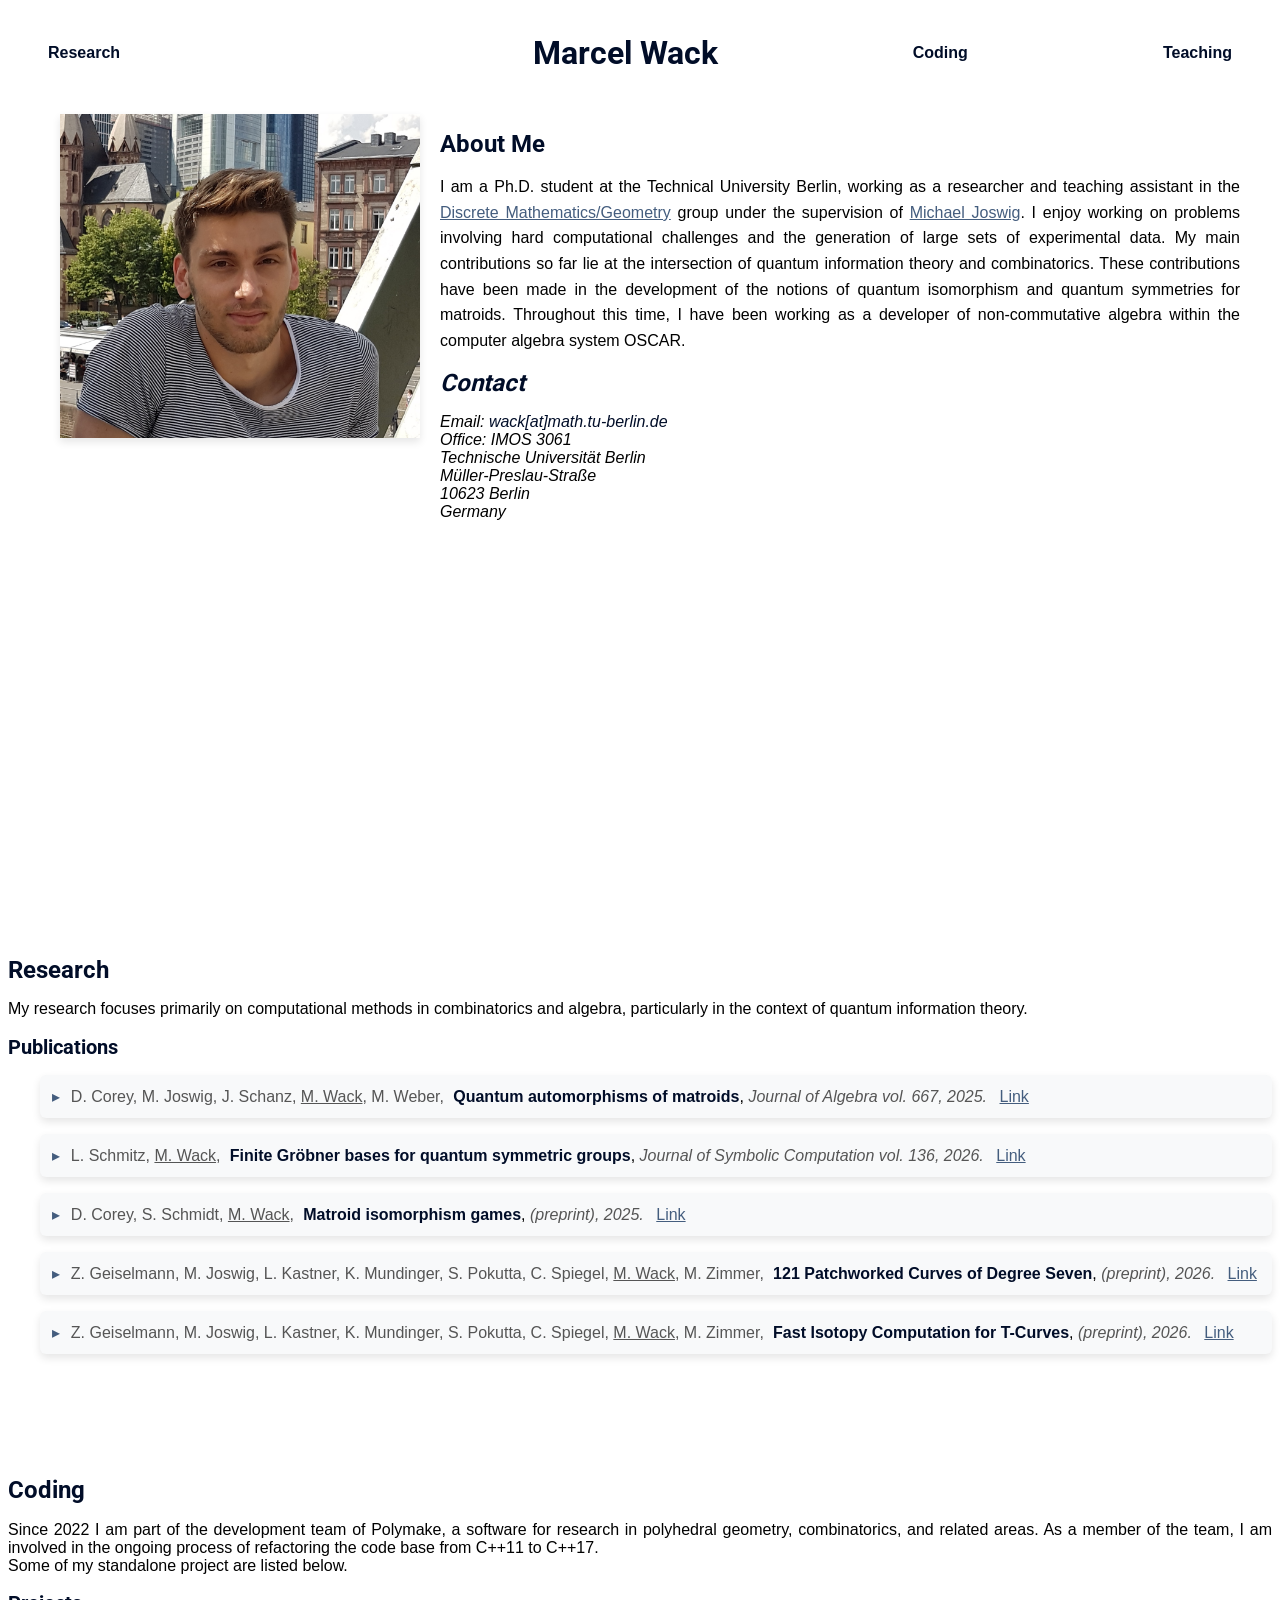
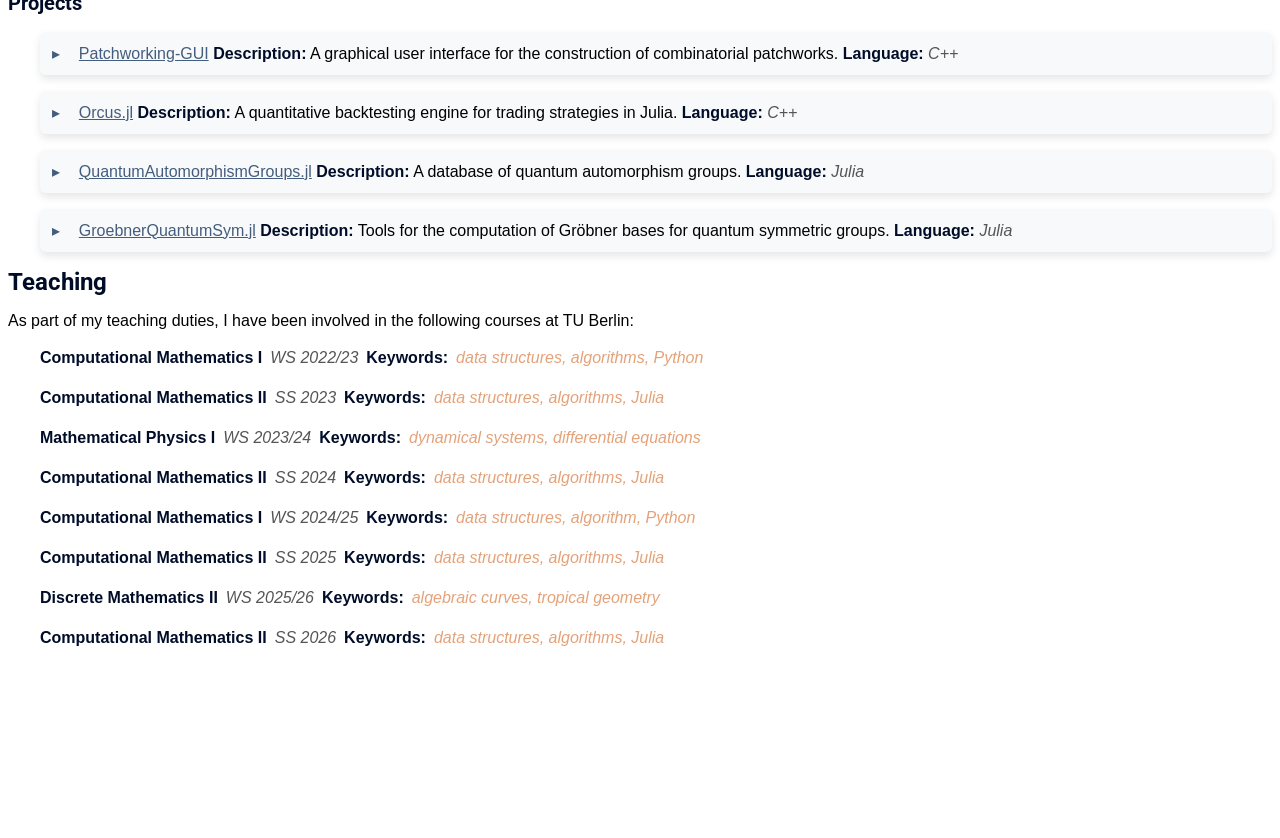
==== commit ebc8200e: "small change" ====
--- a/index.html
+++ b/index.html
@@ -40,7 +40,7 @@
     <div class="bio_text">
       <h1>About Me</h1>
       <p>
-      I am a Ph.D. student at the Technical University of Berlin, working as a
+      I am a Ph.D. student at the Technical University Berlin, working as a
       researcher and teaching assistant in the
       <a
         href="https://www.math.tu-berlin.de/fachgebiete_ag_diskalg/fg_diskrete_mathematik_geometrie/v_menue/diskrete_mathematik_geometrie/"
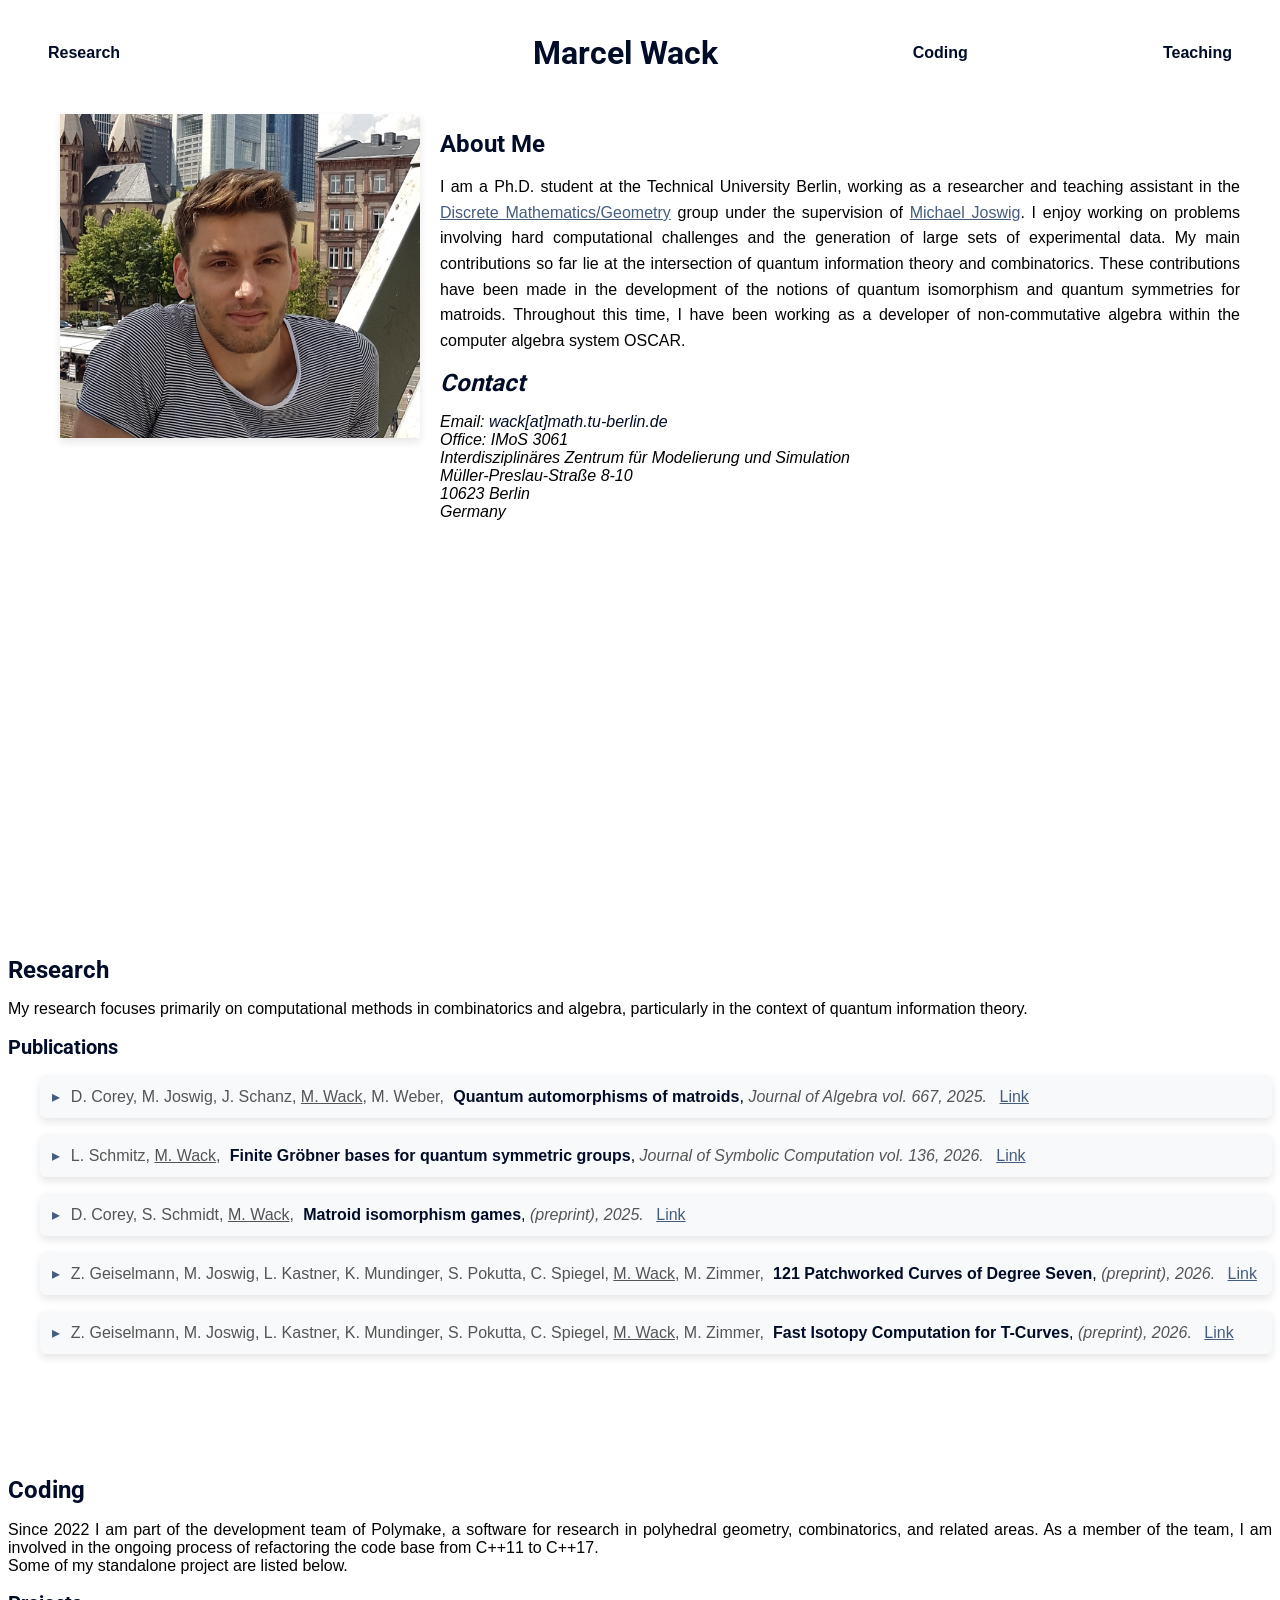
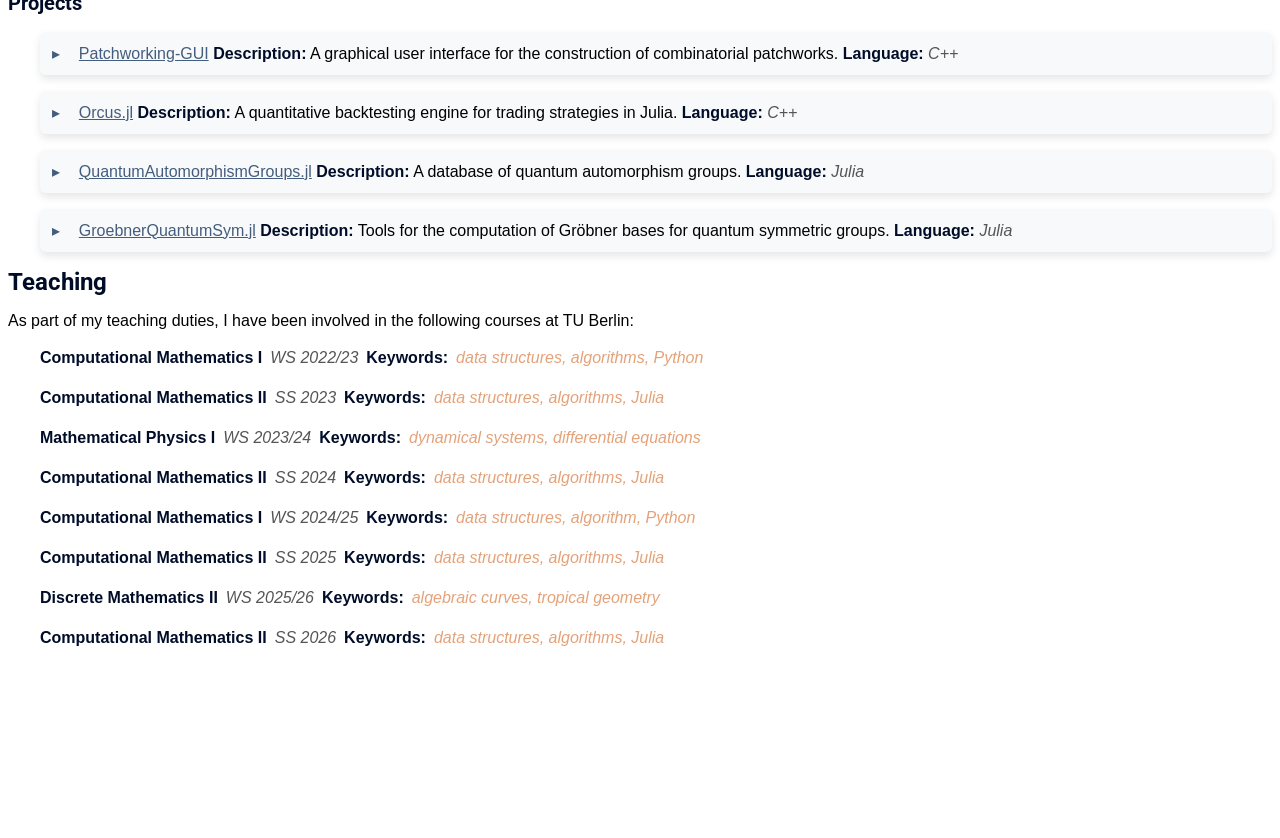
==== commit 65618717: "adress update" ====
--- a/index.html
+++ b/index.html
@@ -57,9 +57,9 @@
       <address>
       <h1>Contact</h1>
       Email: <a href="mailto:wack[at]math.tu-berlin.de">wack[at]math.tu-berlin.de</a> <br />
-      Office: <span>IMOS 3061</span> <br />
-      Technische Universität Berlin <br />
-      Müller-Preslau-Straße <br />
+      Office: <span>IMoS 3061</span> <br />
+      Interdisziplinäres Zentrum für Modelierung und Simulation  <br />
+      Müller-Preslau-Straße 8-10<br />
       10623 Berlin <br />
       Germany
       </address>
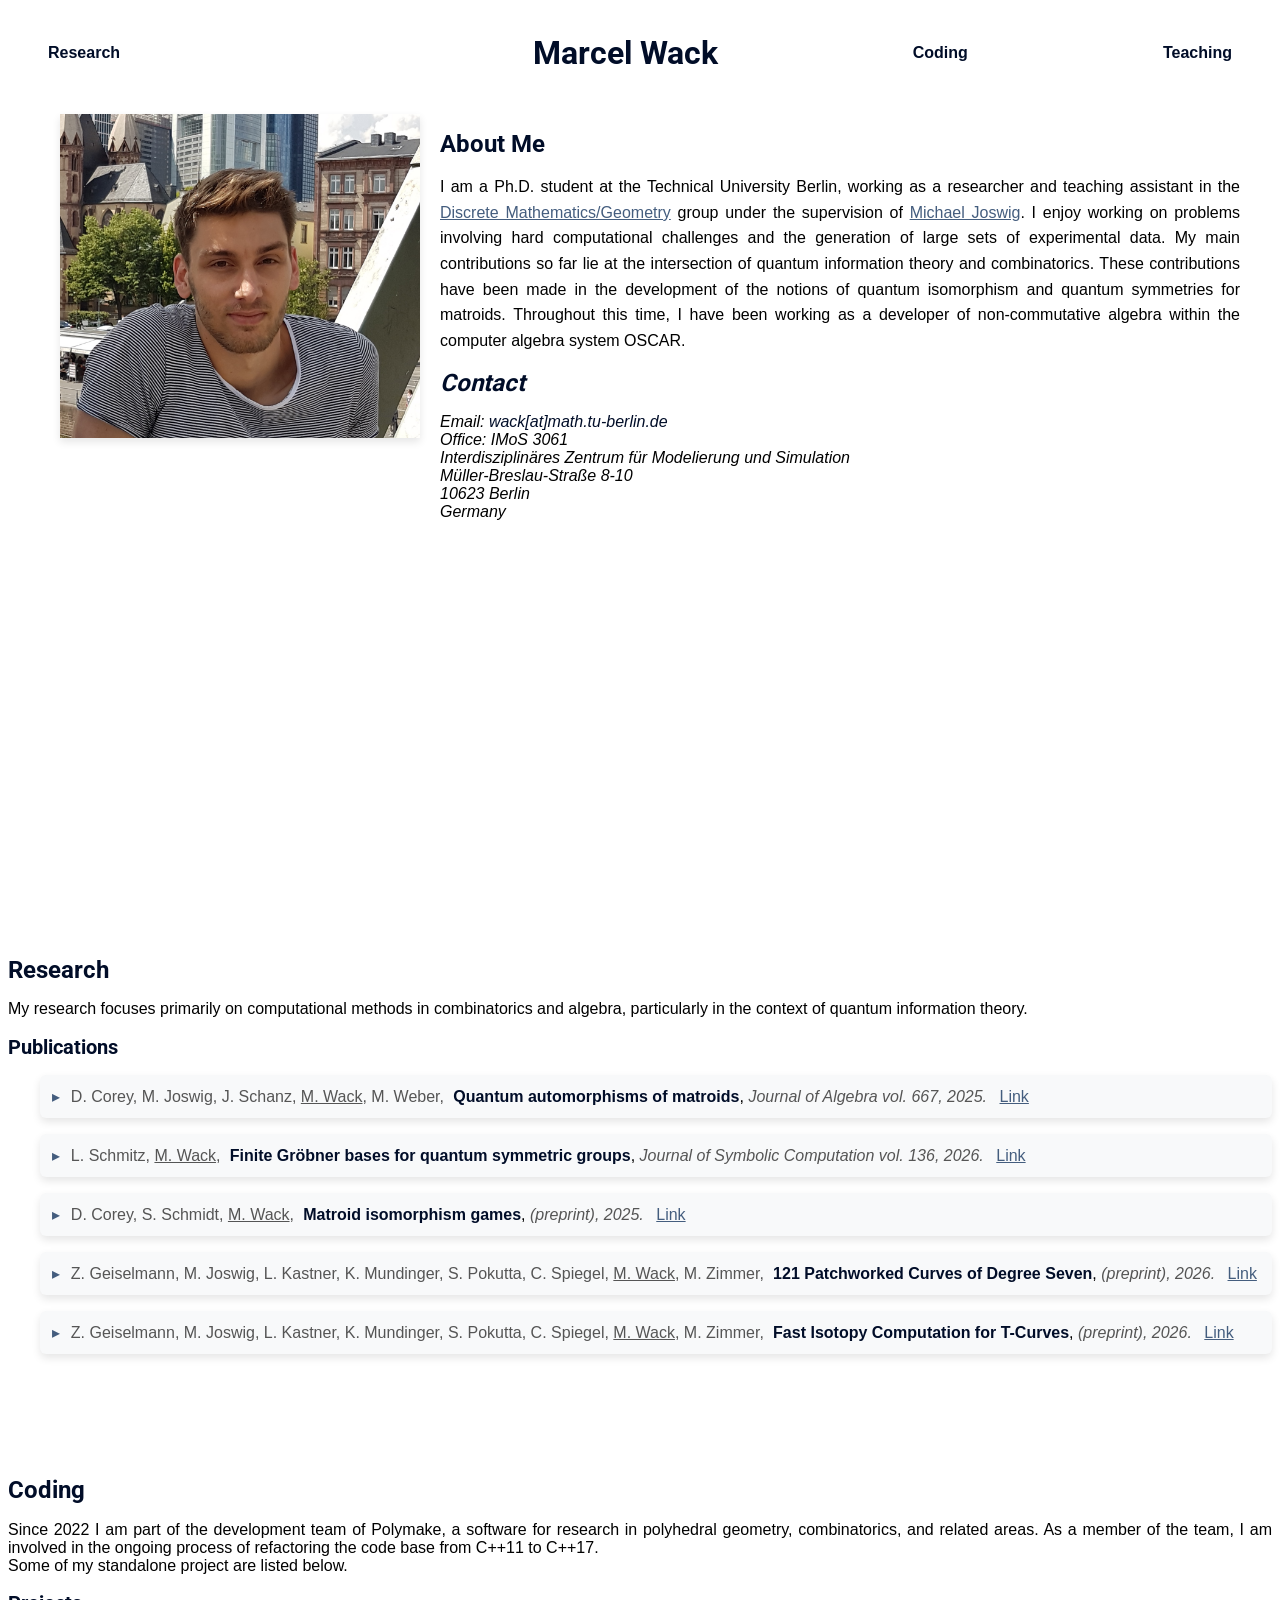
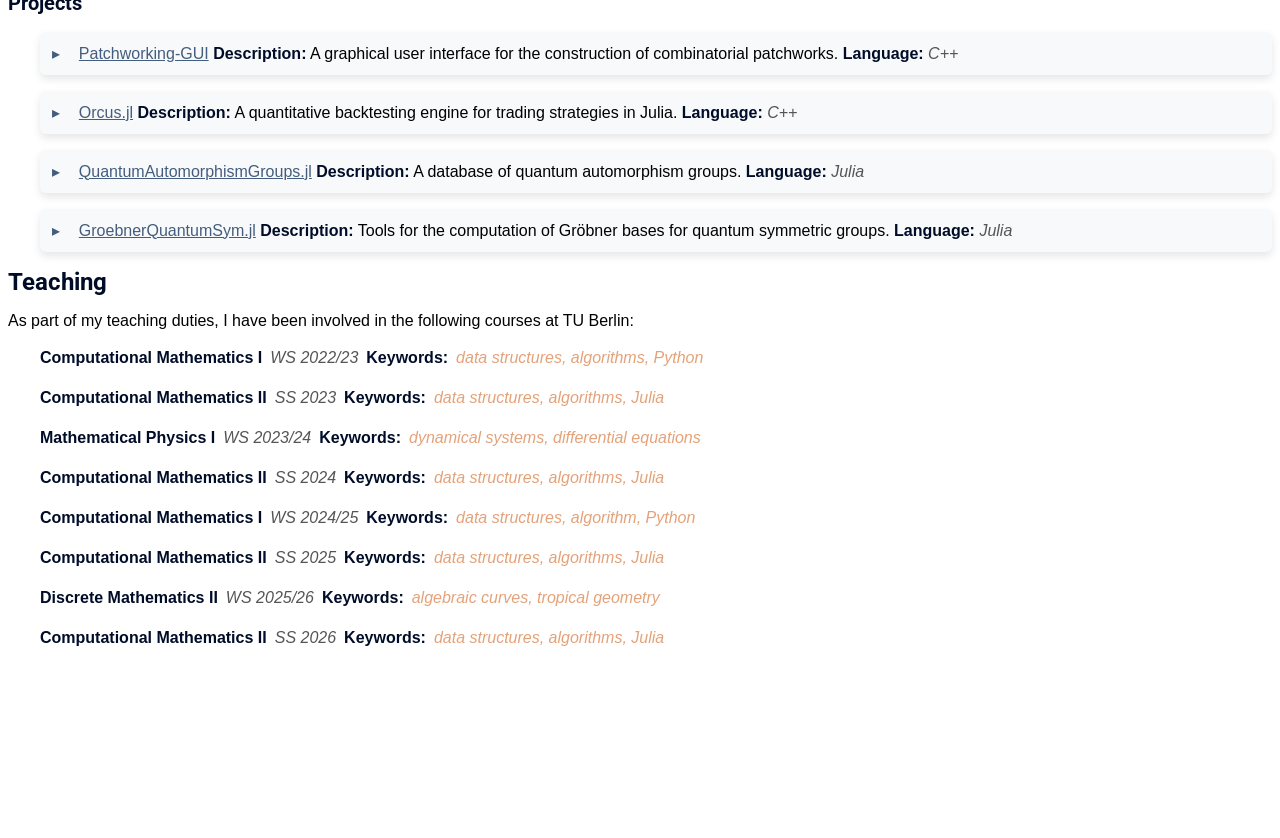
==== commit 2810a7e0: "fix" ====
--- a/index.html
+++ b/index.html
@@ -59,7 +59,7 @@
       Email: <a href="mailto:wack[at]math.tu-berlin.de">wack[at]math.tu-berlin.de</a> <br />
       Office: <span>IMoS 3061</span> <br />
       Interdisziplinäres Zentrum für Modelierung und Simulation  <br />
-      Müller-Preslau-Straße 8-10<br />
+      Müller-Breslau-Straße 8-10<br />
       10623 Berlin <br />
       Germany
       </address>
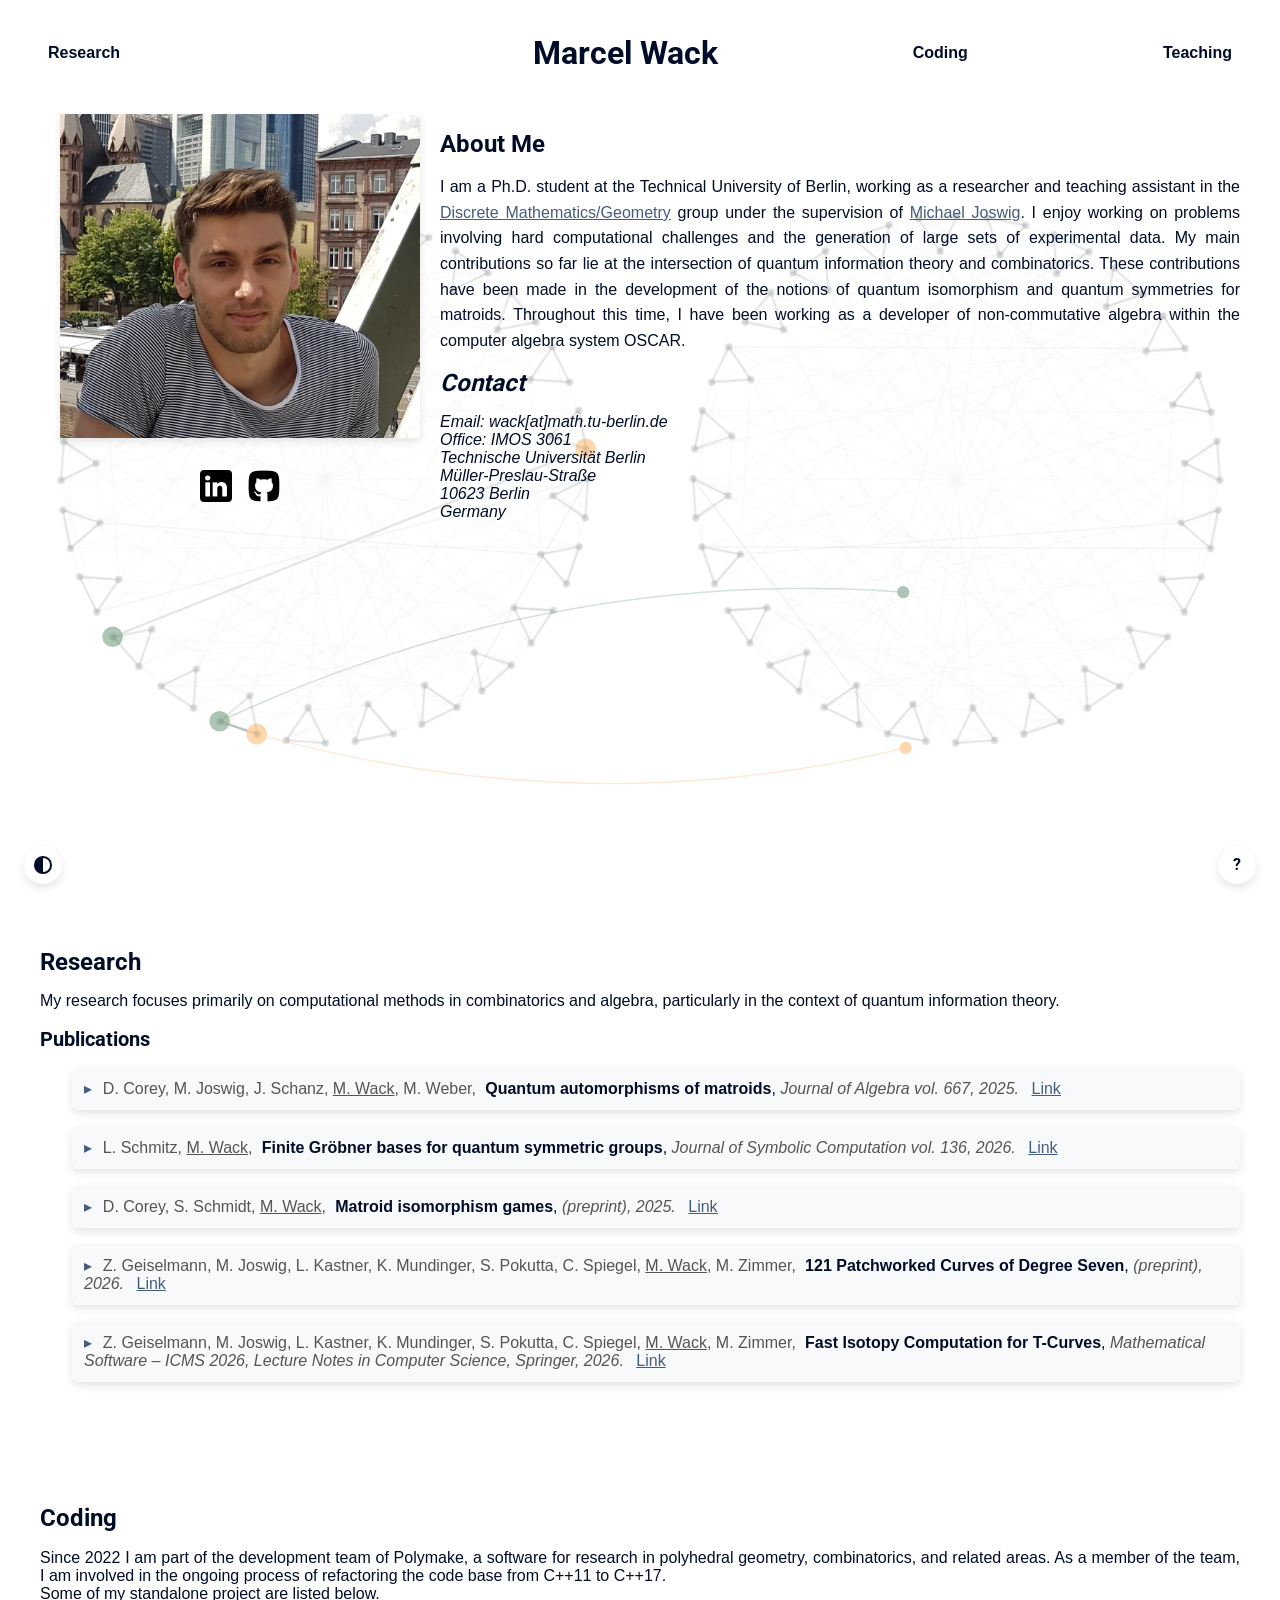
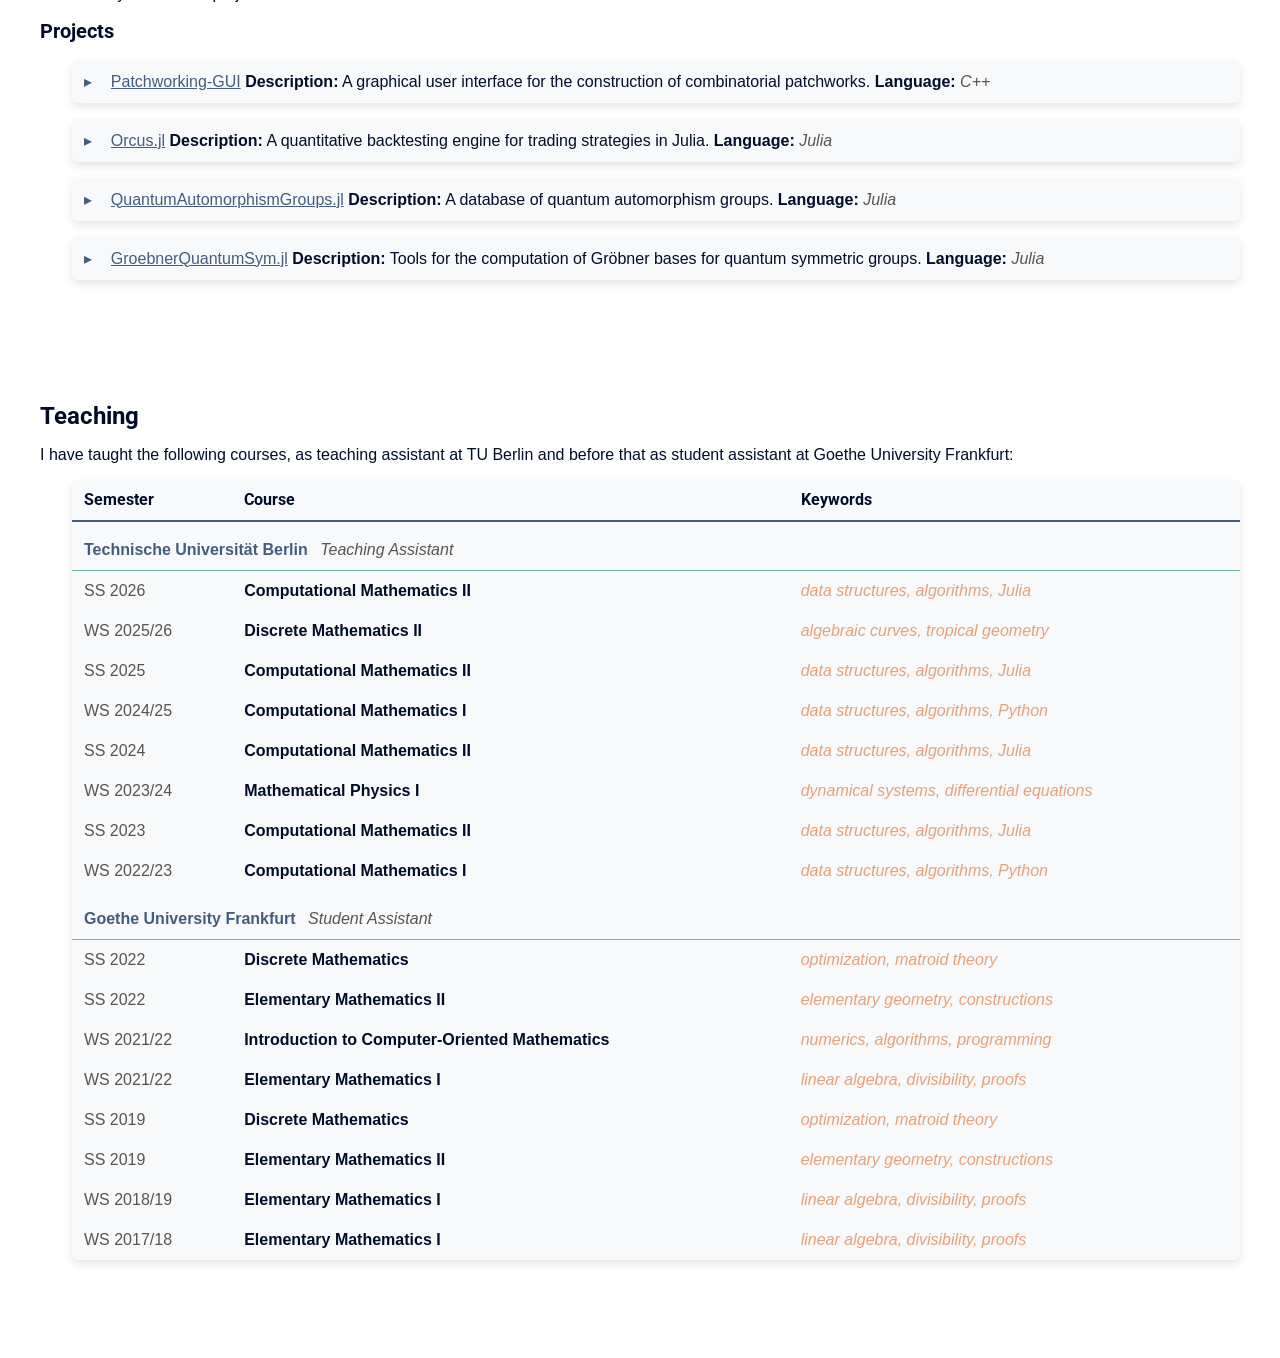
==== commit 1f1450ce: "updated background" ====
--- a/index.html
+++ b/index.html
@@ -1,46 +1,70 @@
+<!DOCTYPE html>
 <html lang="en">
 <head>
 	<meta charset="UTF-8">
 	<meta name="viewport" content="width=device-width, initial-scale=1.0">
+  <script>
+    const theme_query = matchMedia("(prefers-color-scheme: dark)");
+    document.documentElement.dataset.theme = localStorage.getItem("theme") ?? "";
+    function toggle_theme() {
+      const root = document.documentElement;
+      const flip = () => {
+        const dark = root.dataset.theme ? root.dataset.theme === "dark" : theme_query.matches;
+        root.dataset.theme = dark ? "light" : "dark";
+        localStorage.setItem("theme", root.dataset.theme);
+      };
+      if (document.startViewTransition && !matchMedia("(prefers-reduced-motion: reduce)").matches) document.startViewTransition(flip);
+      else flip();
+    }
+    let last_scroll = 0;
+    addEventListener("scroll", () => {
+      const y = scrollY;
+      if (Math.abs(y - last_scroll) < 4) return;
+      const nav = document.querySelector(".primary_nav");
+      nav.classList.toggle("nav_hidden", y > last_scroll && y > nav.offsetHeight);
+      nav.classList.toggle("nav_scrolled", y > nav.offsetHeight);
+      last_scroll = y;
+    }, { passive: true });
+  </script>
   <link rel="stylesheet" href="main.css" />
+  <link rel="icon" href="public/favicon_ring.svg" type="image/svg+xml">
 	<title>Marcel Wack</title>
   <!--<script src="bg_animation.js" defer></script>-->
+  <script src="public/qig/main.js" defer></script>
 </head>
 <body>
 <header>
   <nav class="primary_nav fixed-top">
     <input type="checkbox" id="nav_toggle" class="nav_toggle_checkbox" />
-    <label for="nav_toggle" class="nav_toggle" aria-label="Toggle navigation">&#9776;</label>
-    <ul class="nav_list">
+    <label for="nav_toggle" class="nav_toggle" aria-label="Toggle navigation"></label>
+    <ul class="nav_list" onclick="document.getElementById('nav_toggle').checked = false">
       <li class="nav_item" href="#research"><a class="nav_item_1" href="#research">Research</a></li>
-      <li class="nav_item" style="visibility:hidden;"><a class="nav_item_1" href="#cv">CV</a></li>
+      <li class="nav_item nav_placeholder" style="visibility:hidden;"><a class="nav_item_1" href="#cv">CV</a></li>
       <li class="nav_item "><a class="nav_item_2" href="#top">Marcel Wack</a></li>
       <li class="nav_item"><a class="nav_item_1" href="#coding">Coding</a></li>
       <li class="nav_item"><a class="nav_item_1" href="#teaching">Teaching</a></li>
 		</ul>
 	</nav>
 </header>
-<section class="landing" id="home">
+  <section class="landing" id="home">
+  <canvas id="qig_canvas"></canvas>
+  <button class="theme_toggle" onclick="toggle_theme()" aria-label="Toggle dark mode"></button>
   <div class="bio">
-    <picture class="headshot">
-      <img 
-        src="./public/pics/Website_Picture_smaller.png" 
-        alt="Picture of Marcel Wack"
-        id="pic"
-        />
-    <div class="socials" style="visibility:hidden;">
-      <a class="linkedin" rel="me" href="#top">
-        <img src="./public/logos/linkedin.png" alt="LinkedIn Logo"></img>
-      </a>
-      <a class="github" rel="me" href="#top">
-        <img src="./public/logos/github_alt.png" alt="GitHub Logo" ></img>
-      </a>
+    <div class="headshot">
+      <img src="./public/pics/headshot.webp" alt="Picture of Marcel Wack" id="pic" width="1000" height="900" />
+      <nav class="socials">
+        <a href="https://www.linkedin.com/in/marcel-wack-96b958351/" rel="me" target="_blank">
+          <img src="./public/logos/linkedin.png" alt="LinkedIn" />
+        </a>
+        <a href="https://github.com/Sequenzer" rel="me" target="_blank">
+          <img src="./public/logos/github_alt.png" alt="GitHub" />
+        </a>
+      </nav>
     </div>
-    </picture>
     <div class="bio_text">
       <h1>About Me</h1>
       <p>
-      I am a Ph.D. student at the Technical University Berlin, working as a
+      I am a Ph.D. student at the Technical University of Berlin, working as a
       researcher and teaching assistant in the
       <a
         href="https://www.math.tu-berlin.de/fachgebiete_ag_diskalg/fg_diskrete_mathematik_geometrie/v_menue/diskrete_mathematik_geometrie/"
@@ -57,9 +81,9 @@
       <address>
       <h1>Contact</h1>
       Email: <a href="mailto:wack[at]math.tu-berlin.de">wack[at]math.tu-berlin.de</a> <br />
-      Office: <span>IMoS 3061</span> <br />
-      Interdisziplinäres Zentrum für Modelierung und Simulation  <br />
-      Müller-Breslau-Straße 8-10<br />
+      Office: <span>IMOS 3061</span> <br />
+      Technische Universität Berlin <br />
+      Müller-Preslau-Straße <br />
       10623 Berlin <br />
       Germany
       </address>
@@ -128,8 +152,8 @@
       <details class="abstract">
         <summary>
           <span class="publication_author">Z. Geiselmann, M. Joswig, L. Kastner, K. Mundinger, S. Pokutta, C. Spiegel, <u>M. Wack</u>, M. Zimmer,</span>
-          <strong>Fast Isotopy Computation for T-Curves</strong>, <em>(preprint), 2026.</em>
-          <a href="https://doi.org/10.48550/arXiv.2604.09221" target="_blank">Link</a>
+          <strong>Fast Isotopy Computation for T-Curves</strong>, <em>Mathematical Software – ICMS 2026, Lecture Notes in Computer Science, Springer, 2026.</em>
+          <a href="https://icms-conference.org/2026/papers/paper32/main.pdf" target="_blank">Link</a>
         </summary>
         <p>
 A T-curve of degree d is given by a regular unimodular triangulation of the dilated two simplex
@@ -179,7 +203,7 @@
           <span>A quantitative backtesting engine for trading strategies in Julia.
           </span>
           <strong>Language:</strong>
-          <em>C++</em>
+          <em>Julia</em>
         </summary>
         <p>
         A backtesting engine for quantitative finance, written in Julia and focused on research and signal authoring.
@@ -225,63 +249,40 @@
 
   </ul>
 
-<section/>
+</section>
 
 <section id="teaching">
   <h1>Teaching</h1>
   <p>
-  As part of my teaching duties, I have been involved in the following courses at TU Berlin:
+  I have taught the following courses, as teaching assistant at TU Berlin and before that as student assistant at Goethe University Frankfurt:
   </p>
-  <ul class="teaching_list">
-    <li class="teaching_item">
-      <strong>Computational Mathematics I</strong>
-      <em class="teaching_semester">WS 2022/23</em>
-      <strong>Keywords:</strong>
-      <span>data structures, algorithms, Python</span>
-    </li>
-    <li class="teaching_item">
-      <strong>Computational Mathematics II</strong>
-      <em class="teaching_semester">SS 2023</em>
-      <strong>Keywords:</strong>
-      <span>data structures, algorithms, Julia</span>
-    </li>
-    <li class="teaching_item">
-      <strong>Mathematical Physics I</strong>
-      <em class="teaching_semester">WS 2023/24</em>
-      <strong>Keywords:</strong>
-      <span>dynamical systems, differential equations</span>
-    </li>
-    <li class="teaching_item">
-      <strong>Computational Mathematics II</strong>
-      <em class="teaching_semester">SS 2024</em>
-      <strong>Keywords:</strong>
-      <span>data structures, algorithms, Julia</span>
-    </li>
-    <li class="teaching_item">
-      <strong>Computational Mathematics I</strong>
-      <em class="teaching_semester">WS 2024/25</em>
-      <strong>Keywords:</strong>
-      <span>data structures, algorithm, Python</span>
-    </li>
-    <li class="teaching_item">
-      <strong>Computational Mathematics II</strong>
-      <em class="teaching_semester">SS 2025</em>
-      <strong>Keywords:</strong>
-      <span>data structures, algorithms, Julia</span>
-    </li>
-    <li class="teaching_item">
-      <strong>Discrete Mathematics II</strong>
-      <em class="teaching_semester">WS 2025/26</em>
-      <strong>Keywords:</strong>
-      <span>algebraic curves, tropical geometry</span>
-    </li>
-    <li class="teaching_item">
-      <strong>Computational Mathematics II</strong>
-      <em class="teaching_semester">SS 2026</em>
-      <strong>Keywords:</strong>
-      <span>data structures, algorithms, Julia</span>
-    </li>
-  </ul>
+  <table class="teaching_table">
+    <thead>
+      <tr><th>Semester</th><th>Course</th><th>Keywords</th></tr>
+    </thead>
+    <tbody>
+      <tr class="teaching_group"><th colspan="3">Technische Universität Berlin <em>Teaching Assistant</em></th></tr>
+      <tr><td>SS 2026</td><td>Computational Mathematics II</td><td>data structures, algorithms, Julia</td></tr>
+      <tr><td>WS 2025/26</td><td>Discrete Mathematics II</td><td>algebraic curves, tropical geometry</td></tr>
+      <tr><td>SS 2025</td><td>Computational Mathematics II</td><td>data structures, algorithms, Julia</td></tr>
+      <tr><td>WS 2024/25</td><td>Computational Mathematics I</td><td>data structures, algorithms, Python</td></tr>
+      <tr><td>SS 2024</td><td>Computational Mathematics II</td><td>data structures, algorithms, Julia</td></tr>
+      <tr><td>WS 2023/24</td><td>Mathematical Physics I</td><td>dynamical systems, differential equations</td></tr>
+      <tr><td>SS 2023</td><td>Computational Mathematics II</td><td>data structures, algorithms, Julia</td></tr>
+      <tr><td>WS 2022/23</td><td>Computational Mathematics I</td><td>data structures, algorithms, Python</td></tr>
+    </tbody>
+    <tbody>
+      <tr class="teaching_group"><th colspan="3">Goethe University Frankfurt <em>Student Assistant</em></th></tr>
+      <tr><td>SS 2022</td><td>Discrete Mathematics</td><td>optimization, matroid theory</td></tr>
+      <tr><td>SS 2022</td><td>Elementary Mathematics II</td><td>elementary geometry, constructions</td></tr>
+      <tr><td>WS 2021/22</td><td>Introduction to Computer-Oriented Mathematics</td><td>numerics, algorithms, programming</td></tr>
+      <tr><td>WS 2021/22</td><td>Elementary Mathematics I</td><td>linear algebra, divisibility, proofs</td></tr>
+      <tr><td>SS 2019</td><td>Discrete Mathematics</td><td>optimization, matroid theory</td></tr>
+      <tr><td>SS 2019</td><td>Elementary Mathematics II</td><td>elementary geometry, constructions</td></tr>
+      <tr><td>WS 2018/19</td><td>Elementary Mathematics I</td><td>linear algebra, divisibility, proofs</td></tr>
+      <tr><td>WS 2017/18</td><td>Elementary Mathematics I</td><td>linear algebra, divisibility, proofs</td></tr>
+    </tbody>
+  </table>
 </section>
 </body>
 </html>
--- a/main.css
+++ b/main.css
@@ -7,10 +7,33 @@
   --color-secondary-dark: #F86063;
   --color-white: #FFFFFF;
   --color-gray: #555;
+  --color-card: #f8f9fa;
   --main-light-color: #f5Ffff;
   --sqrt2: 1.41421356237;
   --shadow-card: 0 4px 8px rgba(0, 0, 0, 0.1);
   interpolate-size: allow-keywords;
+}
+
+@supports (color: light-dark(#000, #fff)) {
+  :root {
+    color-scheme: light dark;
+    --color-off-black: light-dark(#010D28, #ececef);
+    --color-off-white: light-dark(#f5f5f5, #0d0d0f);
+    --color-primary-light: light-dark(#6EB6A9, #6EB6A9);
+    --color-secondary-light: light-dark(#E4A27A, #E4A27A);
+    --color-primary-dark: light-dark(#445D7E, #9db7dc);
+    --color-secondary-dark: light-dark(#F86063, #F86063);
+    --color-white: light-dark(#FFFFFF, #0d0d0f);
+    --color-gray: light-dark(#555, #a8a8ad);
+    --color-card: light-dark(#f8f9fa, #1a1a1d);
+    --shadow-card: 0 4px 8px light-dark(rgba(0, 0, 0, 0.1), rgba(255, 255, 255, 0.06)), 0 0 0 1px light-dark(transparent, #2a2a2e);
+  }
+  :root[data-theme="light"] {
+    color-scheme: light;
+  }
+  :root[data-theme="dark"] {
+    color-scheme: dark;
+  }
 }
 
 @font-face {
@@ -46,7 +69,7 @@
 }
 
 body {
-  color: var(--main-dark-color);
+  color: var(--color-off-black);
   font-family: "Roboto-Black", sans-serif;
   display: flex;
   flex-direction: column;
@@ -87,6 +110,10 @@
   margin-bottom: 10vh
 }
 
+section:not(.landing) {
+  padding: 0 2rem;
+}
+
 .nav_list {
   display: flex;
   justify-content: space-between;
@@ -107,9 +134,8 @@
 }
 
 li.nav_item {
+  position: relative;
   cursor: pointer;
-  backdrop-filter: saturate(180%) blur(20px);
-  mask-image: radial-gradient(circle, black 100%, transparent 100%);
   user-select: none;
   transition: opacity 300ms cubic-bezier(.694, 0, 0.335, 1),
     background-color 100ms cubic-bezier(.694, 0, 0.335, 1),
@@ -118,6 +144,7 @@
 li.nav_item a {
   padding: 1rem 1rem;
   display:inline-block;
+  transition: color .3s ease .2s;
 }
 
 li.nav_item:hover a {
@@ -143,14 +170,99 @@
   position: absolute;
   top: 0;
   transform: translateZ(0);
-  transition: clip-path .5s cubic-bezier(.165, 0.84, 0.44, 1), -webkit-clip-path .5s cubic-bezier(.165, 0.84, 0.44, 1);
+  transition: clip-path .7s cubic-bezier(.65, 0, .35, 1), -webkit-clip-path .7s cubic-bezier(.65, 0, .35, 1);
   width: 100%;
 }
 
+
+.theme_toggle {
+  position: absolute;
+  left: 16px;
+  bottom: 16px;
+  z-index: 1;
+  display: inline-flex;
+  align-items: center;
+  justify-content: center;
+  width: 2.4rem;
+  height: 2.4rem;
+  padding: 0;
+  border: none;
+  border-radius: 1.2rem;
+  background: var(--color-white);
+  box-shadow: var(--shadow-card);
+  color: var(--color-off-black);
+  cursor: pointer;
+  transition: background-color 100ms cubic-bezier(.694, 0, 0.335, 1),
+    color 100ms cubic-bezier(.694, 0, 0.335, 1);
+}
+
+.theme_toggle::before {
+  content: "";
+  box-sizing: border-box;
+  width: 1.1rem;
+  height: 1.1rem;
+  border: 2px solid currentColor;
+  border-radius: 50%;
+  background: linear-gradient(90deg, currentColor 50%, transparent 50%);
+}
+
+.theme_toggle:hover,
+.theme_toggle:focus-visible {
+  background: var(--color-off-black);
+  color: var(--color-off-white);
+  outline: none;
+}
+
+::view-transition-old(root) {
+  animation: none;
+}
+
+::view-transition-new(root) {
+  animation: theme_wipe .9s cubic-bezier(.65, 0, .35, 1);
+}
+
+@keyframes theme_wipe {
+  from {
+    clip-path: polygon(0 0, 0 0, -10% 100%, 0 100%);
+  }
+  to {
+    clip-path: polygon(0 0, 110% 0, 100% 100%, 0 100%);
+  }
+}
+
+.primary_nav {
+  transition: transform .45s cubic-bezier(.65, 0, .35, 1);
+}
+
+.primary_nav.nav_hidden:not(:focus-within) {
+  transform: translateY(calc(-100% - 16px));
+}
+
+@media (min-width: 601px) {
+  .primary_nav::before {
+    content: "";
+    position: absolute;
+    inset: -8px 0 -2vh 0;
+    z-index: -1;
+    background: linear-gradient(var(--color-white) 70%, transparent);
+    opacity: 0;
+    transition: opacity .45s ease;
+    pointer-events: none;
+  }
+  .primary_nav.nav_scrolled::before {
+    opacity: 0.94;
+  }
+}
+
+@media (prefers-reduced-motion: reduce) {
+  .primary_nav,
+  .primary_nav::before {
+    transition: none;
+  }
+}
 
 .nav_toggle {
   display: none;
-  font-size: 2em;
   cursor: pointer;
 }
 .nav_toggle_checkbox {
@@ -160,17 +272,81 @@
   .primary_nav .nav_list {
     display: none;
     flex-direction: column;
-    background: #fff;
+    align-items: stretch;
     position: absolute;
-    top: 50px;
-    left: 0;
-    width: 100%;
+    top: calc(5vh + 1.2rem + 8px);
+    left: 24px;
+    min-width: 11rem;
+    height: auto;
+    padding: 0.4rem;
+    border-radius: 0.9rem;
+    background: var(--color-card);
+    box-shadow: var(--shadow-card);
+  }
+  .primary_nav .nav_item {
+    border-radius: 0.6rem;
+    overflow: hidden;
+  }
+  .primary_nav .nav_item:has(.nav_item_2) {
+    order: -1;
+  }
+  .primary_nav .nav_item a {
+    display: block;
+    padding: 0.6rem 0.9rem;
+  }
+  .primary_nav .nav_item_2 {
+    font-size: 1rem;
+  }
+  .nav_placeholder {
+    display: none;
   }
   .nav_toggle {
-    display: none;
+    position: absolute;
+    top: calc(5vh - 1.2rem);
+    left: 24px;
+    display: inline-flex;
+    align-items: center;
+    justify-content: center;
+    width: 2.4rem;
+    height: 2.4rem;
+    border-radius: 1.2rem;
+    background: var(--color-white);
+    box-shadow: var(--shadow-card);
+    color: var(--color-off-black);
+    transition: background-color 100ms cubic-bezier(.694, 0, 0.335, 1),
+      color 100ms cubic-bezier(.694, 0, 0.335, 1);
+  }
+  .nav_toggle::before {
+    content: "";
+    width: 1rem;
+    height: 2px;
+    background: currentColor;
+    box-shadow: 0 -5px 0 currentColor, 0 5px 0 currentColor;
+  }
+  .nav_toggle_checkbox:checked + .nav_toggle {
+    background: var(--color-off-black);
+    color: var(--color-off-white);
   }
   .nav_toggle_checkbox:checked ~ .nav_list {
     display: flex;
+  }
+  .theme_toggle {
+    top: calc(-5vh - 1.2rem);
+    bottom: auto;
+    left: auto;
+    right: calc(24px + 2.4rem);
+    z-index: 1001;
+  }
+  .landing .qig_ui {
+    z-index: 1001;
+  }
+  .landing .qig_info {
+    top: calc(5vh - 1.2rem);
+    bottom: auto;
+  }
+  .landing .qig_info_box {
+    margin-top: calc(5vh + 1.2rem + 8px);
+    max-width: calc(100vw - 48px);
   }
 }
 
@@ -184,7 +360,7 @@
 
 .socials {
   display: flex;
-  padding: 1rem 2rem;
+  padding: 2rem 2rem 1rem;
   justify-content: space-around;
 }
 
@@ -200,9 +376,19 @@
 
 .socials a img {
   display: inline-block;
-  height: 3em;
+  height: 2em;
   width: auto;
   transition: transform 0.2s;
+}
+
+@media (prefers-color-scheme: dark) {
+  :root:not([data-theme="light"]) .socials a img {
+    filter: invert(1);
+  }
+}
+
+:root[data-theme="dark"] .socials a img {
+  filter: invert(1);
 }
 
 .socials a:hover img {
@@ -253,13 +439,15 @@
   /* Bio section */
   #pic {
     display: block;
-    margin-left: auto;
-    margin-right: auto;
+    width: 100%;
   }
 
   .bio {
     grid-template-columns: 1fr;
     padding: 1rem;
+  }
+  section:not(.landing) {
+    padding: 0 1rem;
   }
   .bio_text {
     grid-column: 1 / 2;
@@ -318,22 +506,13 @@
   }
 
 
-  .teaching_item strong:first-child {
-    display: block;
-    font-size: 1em;
-    margin-bottom: 0.2em;
-  }
-  .teaching_item .teaching_semester {
-    display: block;
-    font-size: 0.9em;
-    color: #666;
-    margin-bottom: 0.5em;
-  }
-  .teaching_item strong:not(:first-child),
-  .teaching_item span {
+  table.teaching_table {
+    margin-left: 0;
+    width: 100%;
+  }
+  .teaching_table :is(th, td):nth-child(3) {
     display: none;
   }
-
 
 }
 
@@ -347,15 +526,16 @@
 }
 
 .landing {
+  position: relative;
   margin-top: 10vh;
-  min-height: 90vh;
+  min-height: calc(90vh - 8px);
   margin-bottom: 2em;
 }
 
 .publication_item {
   margin-bottom: 1em;
   padding: 0.75em;
-  background: #f8f9fa;
+  background: var(--color-card);
   border-radius: 6px;
   box-shadow: var(--shadow-card);
 }
@@ -428,29 +608,51 @@
   block-size: auto;
 }
 
-ul.teaching_list {
-  padding-left: 2em;
-}
-
-li.teaching_item {
-  margin-bottom: 1em;
-  font-size: 1rem;
+.teaching_table {
+  border-collapse: collapse;
+  margin-left: 2em;
+  width: calc(100% - 2em);
+  background: var(--color-card);
+  border-radius: 6px;
+  box-shadow: var(--shadow-card);
   line-height: 1.5;
-  display: flex;
-  gap: 0.5em;
-  align-items: center;
-}
-
-.teaching_item strong {
+}
+
+.teaching_table th,
+.teaching_table td {
+  padding: 0.5em 0.75em;
+  text-align: left;
+}
+
+.teaching_table thead th {
+  font-family: "Roboto-Bold", sans-serif;
   color: var(--color-off-black);
-
-}
-
-.teaching_item em {
+  border-bottom: 2px solid var(--color-primary-dark);
+}
+
+.teaching_group th {
+  color: var(--color-primary-dark);
+  padding-top: 1em;
+  border-bottom: 1px solid var(--color-primary-light);
+}
+
+.teaching_group em {
   color: var(--color-gray);
-}
-
-.teaching_item span {
+  font-weight: normal;
+  margin-left: 0.5em;
+}
+
+.teaching_table td:nth-child(1) {
+  color: var(--color-gray);
+  white-space: nowrap;
+}
+
+.teaching_table td:nth-child(2) {
+  color: var(--color-off-black);
+  font-weight: bold;
+}
+
+.teaching_table td:nth-child(3) {
   color: var(--color-secondary-light);
   font-style: italic;
 }
@@ -466,3 +668,41 @@
   /*background-color: yellow;*/
 }
 
+
+#qig_canvas {
+  position: absolute;
+  top: -10vh;
+  left: 0;
+  width: 100%;
+  height: calc(100% + 10vh);
+  z-index: -1;
+  pointer-events: none;
+}
+
+#qig_canvas,
+.qig_layers,
+.bio {
+  transition: opacity 0.4s ease;
+}
+
+#qig_canvas,
+.qig_layers {
+  opacity: 0.42;
+}
+
+.qig_focus #qig_canvas,
+.qig_focus .qig_layers {
+  opacity: 1;
+}
+
+.qig_focus .bio {
+  opacity: 0;
+}
+
+@media (prefers-reduced-motion: reduce) {
+  #qig_canvas,
+  .qig_layers,
+  .bio {
+    transition: none;
+  }
+}
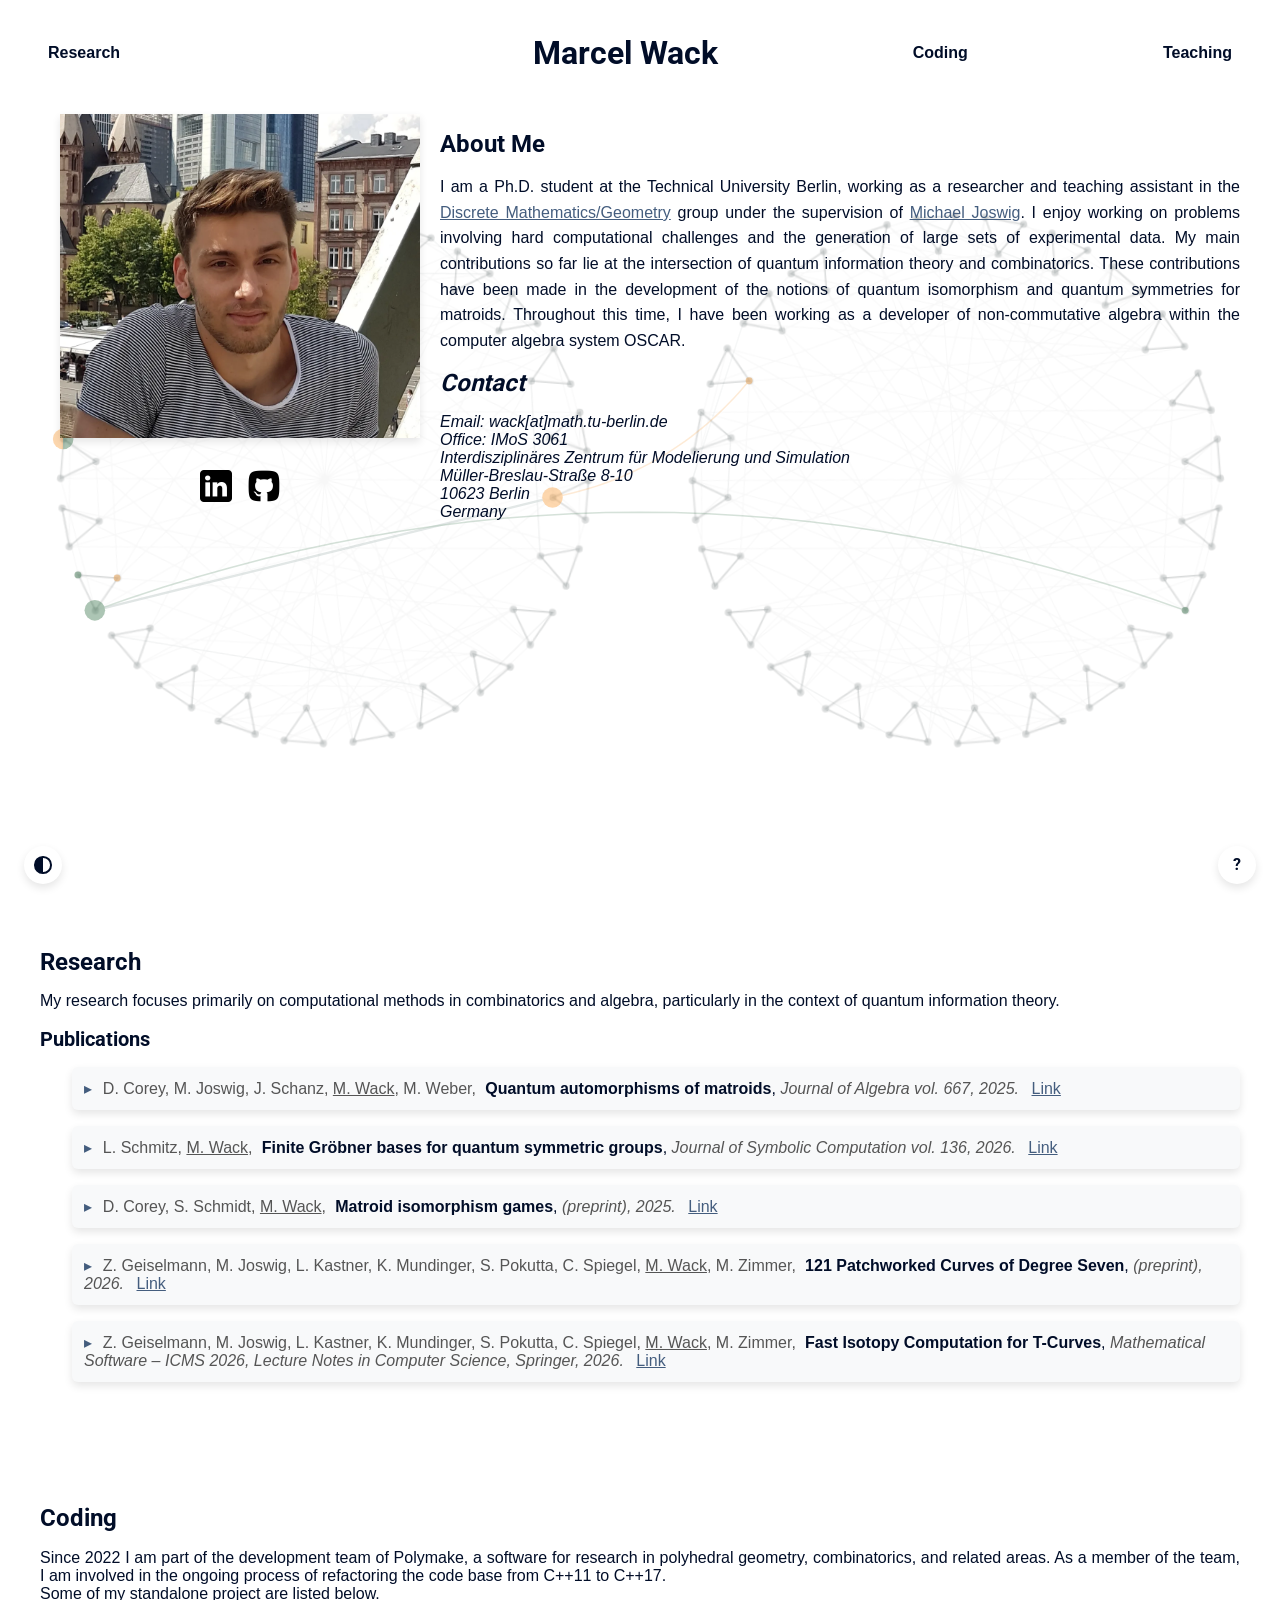
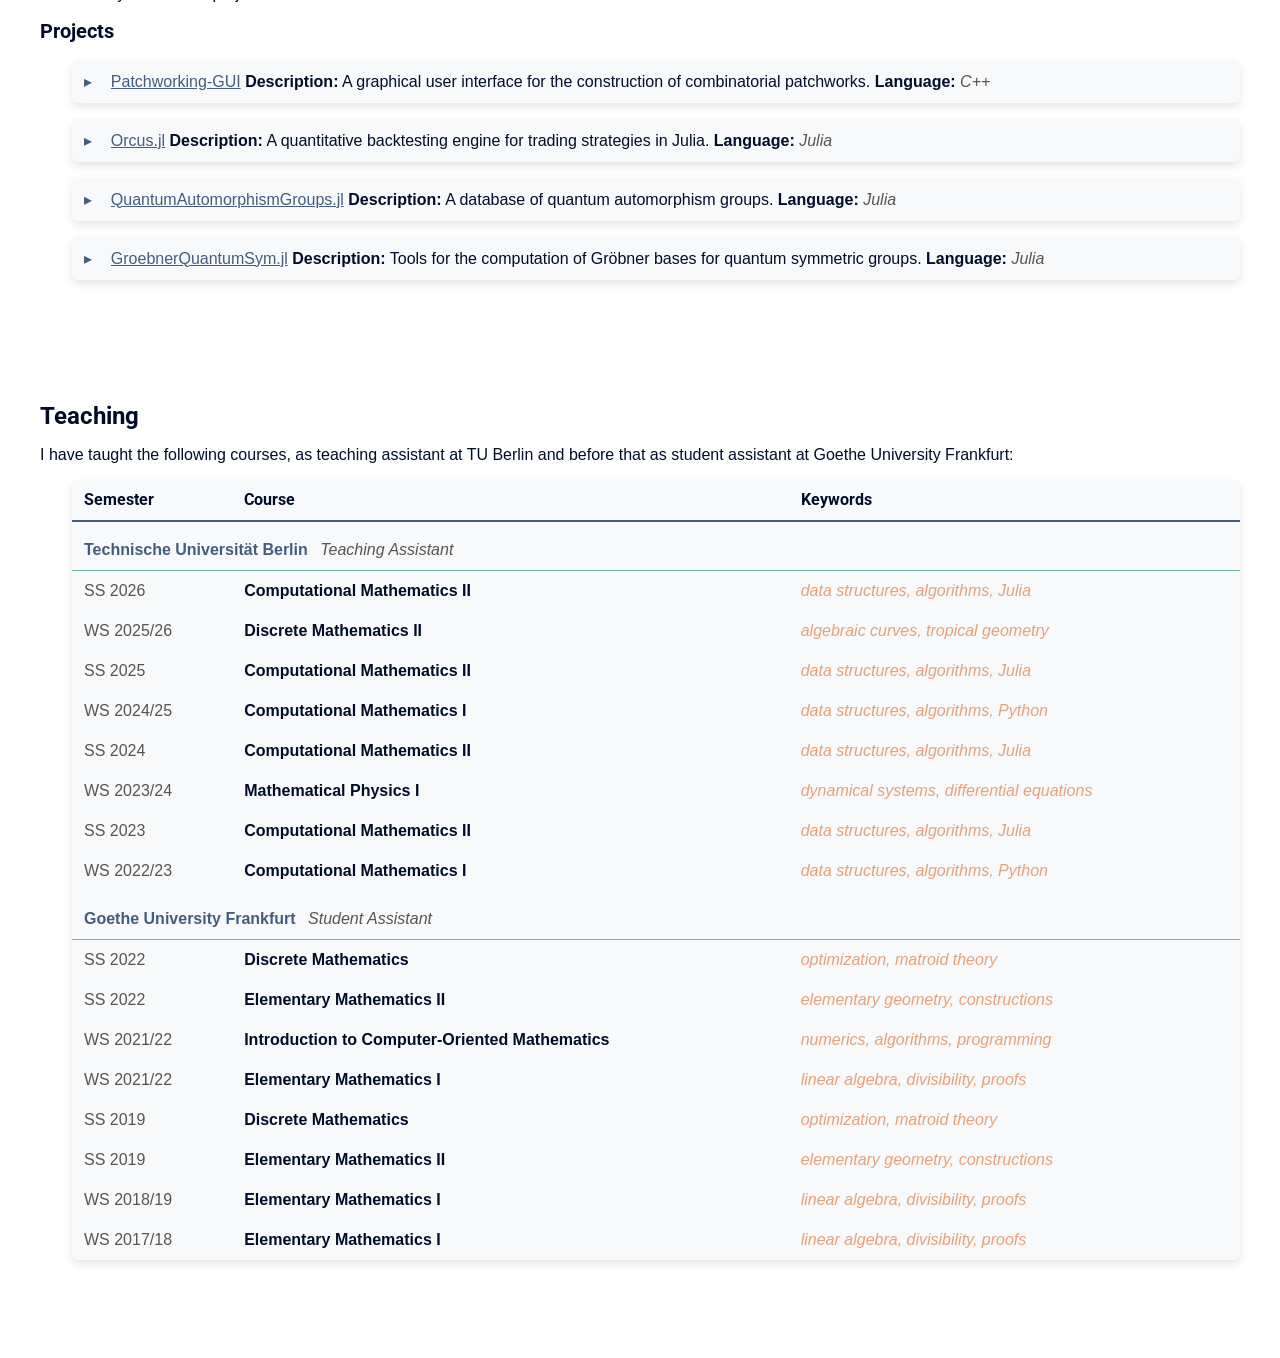
==== commit c58bcdc1: "merge" ====
--- a/index.html
+++ b/index.html
@@ -64,7 +64,7 @@
     <div class="bio_text">
       <h1>About Me</h1>
       <p>
-      I am a Ph.D. student at the Technical University of Berlin, working as a
+      I am a Ph.D. student at the Technical University Berlin, working as a
       researcher and teaching assistant in the
       <a
         href="https://www.math.tu-berlin.de/fachgebiete_ag_diskalg/fg_diskrete_mathematik_geometrie/v_menue/diskrete_mathematik_geometrie/"
@@ -81,9 +81,9 @@
       <address>
       <h1>Contact</h1>
       Email: <a href="mailto:wack[at]math.tu-berlin.de">wack[at]math.tu-berlin.de</a> <br />
-      Office: <span>IMOS 3061</span> <br />
-      Technische Universität Berlin <br />
-      Müller-Preslau-Straße <br />
+      Office: <span>IMoS 3061</span> <br />
+      Interdisziplinäres Zentrum für Modelierung und Simulation  <br />
+      Müller-Breslau-Straße 8-10<br />
       10623 Berlin <br />
       Germany
       </address>
